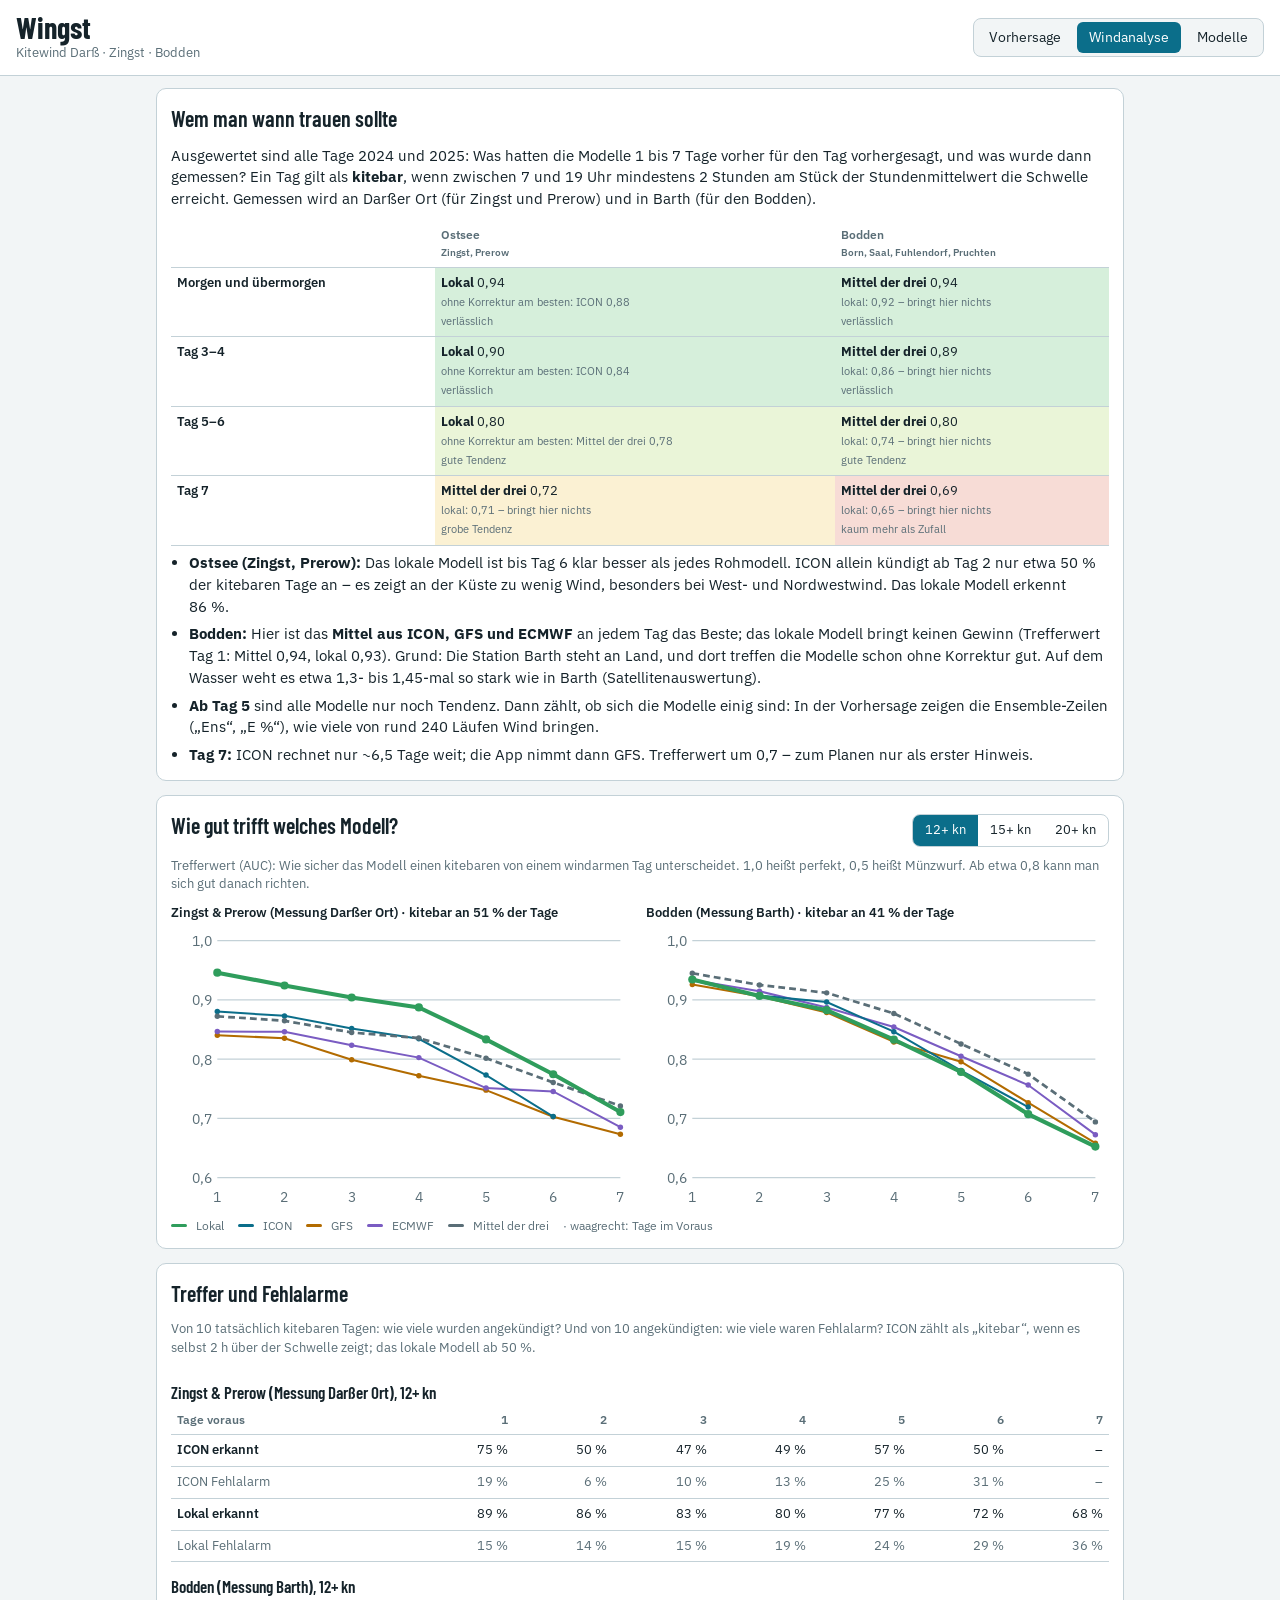
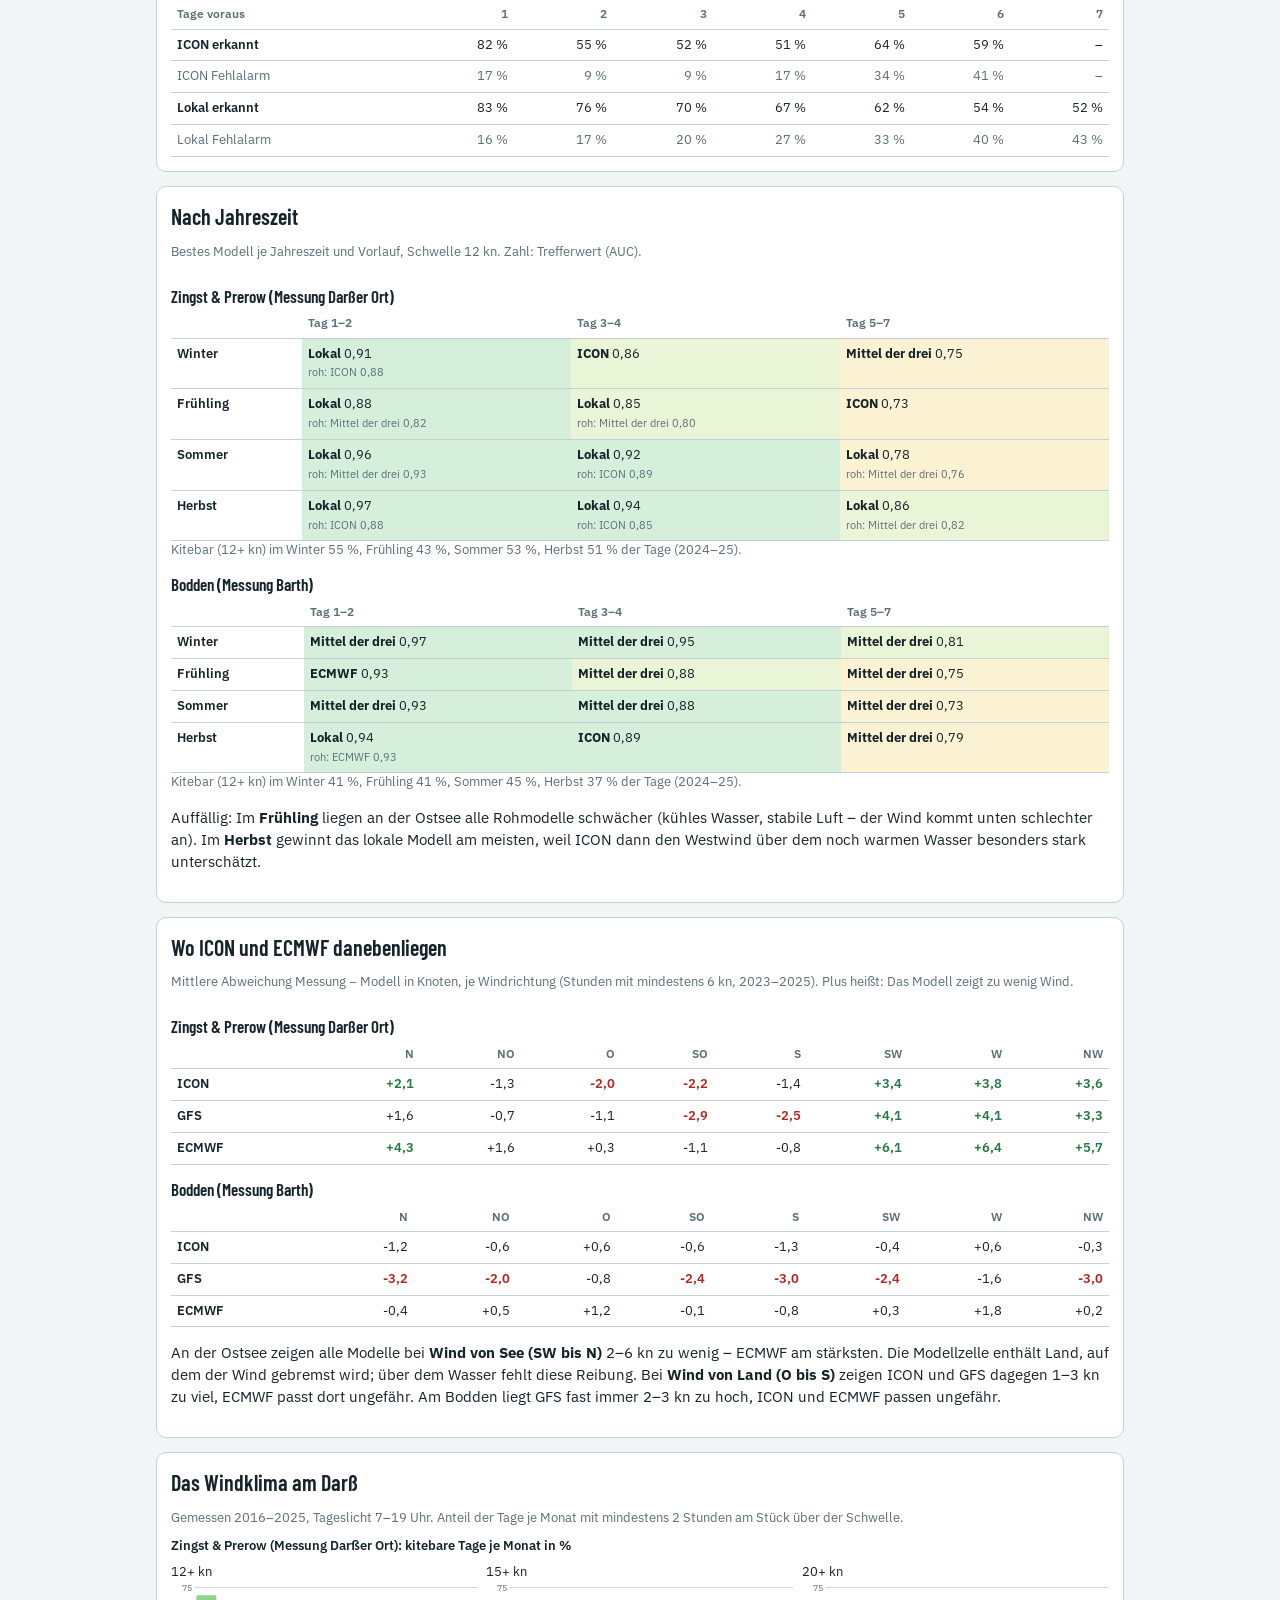
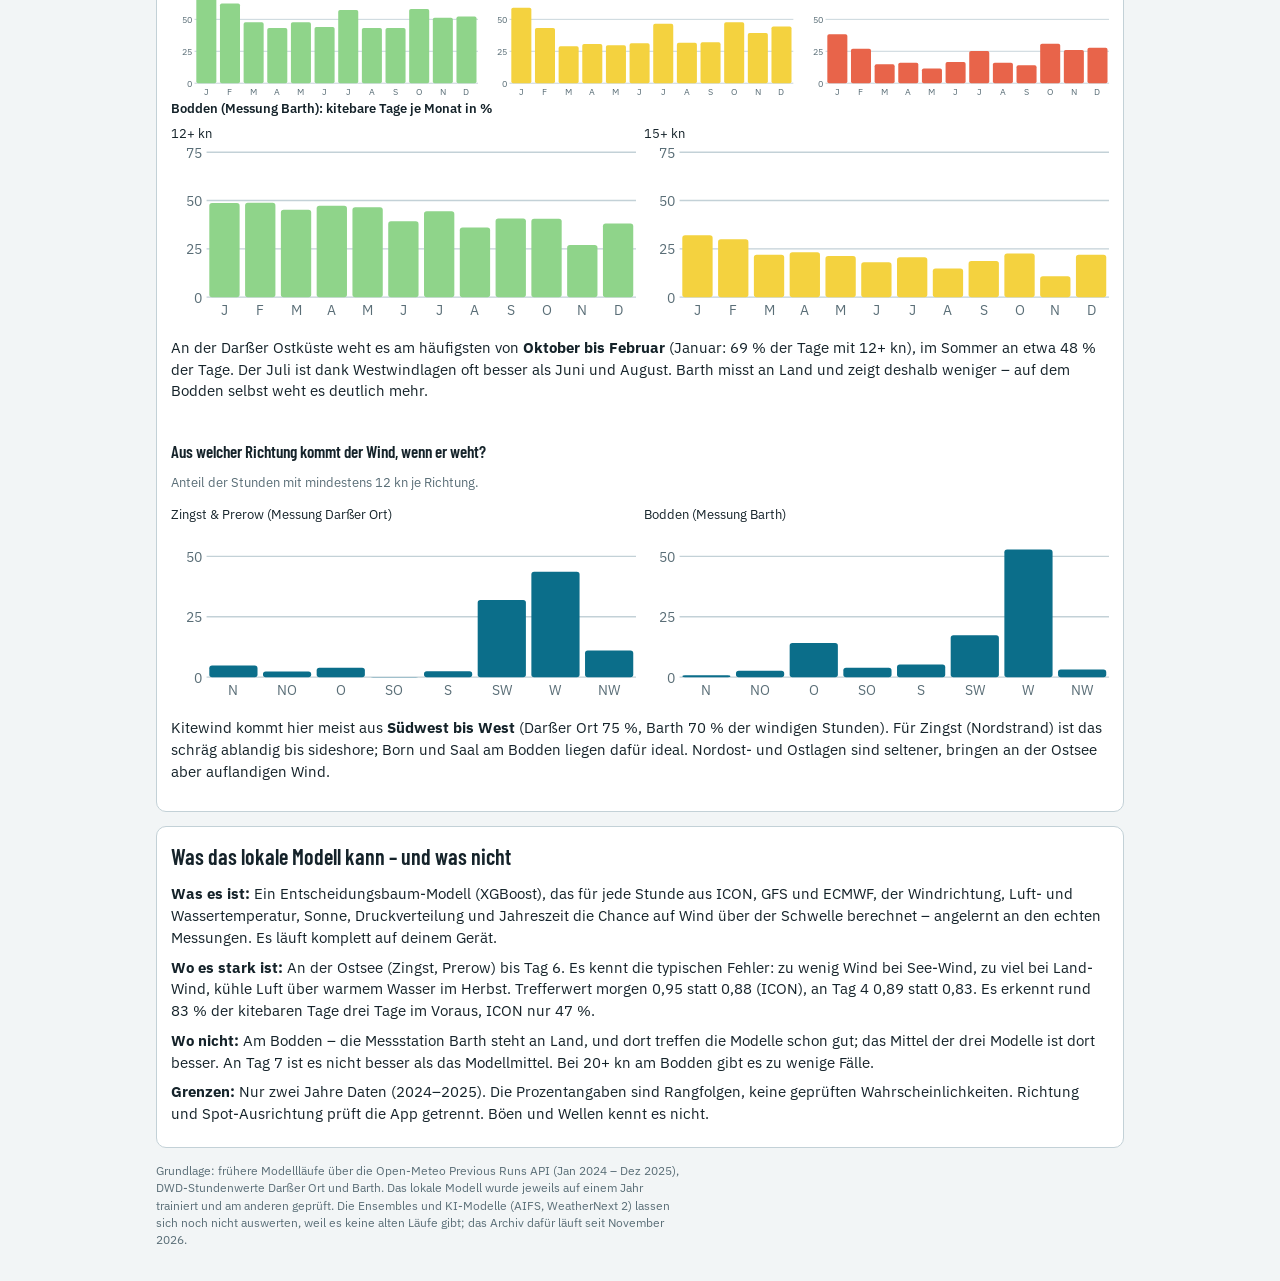
==== app/analyse.html @ 06b1176c "Seite Modelle: Einzelmodelle, Ensembles, KI-Modelle, eigene Korrekturen, Messungen Co-Authored-By: C" ====
<!DOCTYPE html>
<html lang="de">
<head>
<meta charset="utf-8">
<meta name="viewport" content="width=device-width, initial-scale=1, viewport-fit=cover">
<meta name="theme-color" content="#0b6e8a">
<title>Windanalyse – Wingst</title>
<link rel="manifest" href="manifest.webmanifest">
<link rel="icon" href="icons/icon-192.png">
<link rel="preconnect" href="https://fonts.googleapis.com">
<link rel="preconnect" href="https://fonts.gstatic.com" crossorigin>
<link href="https://fonts.googleapis.com/css2?family=Barlow+Condensed:wght@500;600;700&family=IBM+Plex+Sans:wght@400;500;600&display=swap" rel="stylesheet">
<link href="style.css" rel="stylesheet">
</head>
<body>
<header class="top">
  <div class="brand">
    <h1>Wingst</h1>
    <span class="sub">Kitewind Darß · Zingst · Bodden</span>
  </div>
  <nav class="nav" aria-label="Hauptmenü">
    <a href="./">Vorhersage</a>
    <a href="analyse.html" aria-current="page">Windanalyse</a>
    <a href="modelle.html">Modelle</a>
  </nav>
</header>

<main class="an">
  <section class="panel">
    <h2>Wem man wann trauen sollte</h2>
    <p class="lead">Ausgewertet sind alle Tage 2024 und 2025: Was hatten die Modelle 1 bis 7 Tage vorher für den Tag vorhergesagt, und was wurde dann gemessen? Ein Tag gilt als <b>kitebar</b>, wenn zwischen 7 und 19 Uhr mindestens 2 Stunden am Stück der Stundenmittelwert die Schwelle erreicht. Gemessen wird an Darßer Ort (für Zingst und Prerow) und in Barth (für den Bodden).</p>
    <div class="trust" id="trust"></div>
  </section>

  <section class="panel">
    <div class="panel-head">
      <h2>Wie gut trifft welches Modell?</h2>
      <div class="thr-toggle" role="group" aria-label="Schwelle" id="thrSel">
        <button type="button" class="seg on" data-thr="12" aria-pressed="true">12+ kn</button>
        <button type="button" class="seg" data-thr="15" aria-pressed="false">15+ kn</button>
        <button type="button" class="seg" data-thr="20" aria-pressed="false">20+ kn</button>
      </div>
    </div>
    <p class="hint">Trefferwert (AUC): Wie sicher das Modell einen kitebaren von einem windarmen Tag unterscheidet. 1,0 heißt perfekt, 0,5 heißt Münzwurf. Ab etwa 0,8 kann man sich gut danach richten.</p>
    <div id="charts"></div>
  </section>

  <section class="panel">
    <h2>Treffer und Fehlalarme</h2>
    <p class="hint">Von 10 tatsächlich kitebaren Tagen: wie viele wurden angekündigt? Und von 10 angekündigten: wie viele waren Fehlalarm? ICON zählt als „kitebar“, wenn es selbst 2 h über der Schwelle zeigt; das lokale Modell ab 50 %.</p>
    <div id="hits"></div>
  </section>

  <section class="panel">
    <h2>Nach Jahreszeit</h2>
    <p class="hint">Bestes Modell je Jahreszeit und Vorlauf, Schwelle 12 kn. Zahl: Trefferwert (AUC).</p>
    <div id="season"></div>
  </section>

  <section class="panel">
    <h2>Wo ICON und ECMWF danebenliegen</h2>
    <p class="hint">Mittlere Abweichung Messung − Modell in Knoten, je Windrichtung (Stunden mit mindestens 6 kn, 2023–2025). Plus heißt: Das Modell zeigt zu wenig Wind.</p>
    <div id="bias"></div>
  </section>

  <section class="panel">
    <h2>Das Windklima am Darß</h2>
    <p class="hint">Gemessen 2016–2025, Tageslicht 7–19 Uhr. Anteil der Tage je Monat mit mindestens 2 Stunden am Stück über der Schwelle.</p>
    <div id="climate"></div>
    <h3>Aus welcher Richtung kommt der Wind, wenn er weht?</h3>
    <p class="hint">Anteil der Stunden mit mindestens 12 kn je Richtung.</p>
    <div id="dirs"></div>
  </section>

  <section class="panel">
    <h2>Was das lokale Modell kann – und was nicht</h2>
    <div class="prose" id="local"></div>
  </section>

  <section class="notes">
    <p>Grundlage: frühere Modellläufe über die Open-Meteo Previous Runs API (Jan 2024 – Dez 2025), DWD-Stundenwerte Darßer Ort und Barth. Das lokale Modell wurde jeweils auf einem Jahr trainiert und am anderen geprüft. Die Ensembles und KI-Modelle (AIFS, WeatherNext 2) lassen sich noch nicht auswerten, weil es keine alten Läufe gibt; das Archiv dafür läuft seit November 2026.</p>
  </section>
</main>
<script src="analyse.js"></script>
</body>
</html>
---- app/style.css ----
:root {
  /* Layout: Kopfzeile, Karte oben, darunter Wochentabelle (Spots x Tage) als Planungsansicht, dann Detail und Messungen */
  --paper: #f2f5f6;
  --ink: #15232a;
  --muted: #5a6e77;
  --line: #c3d1d7;
  --card: #ffffff;
  --accent: #0b6e8a;
  --r0: #e3e9ec;
  --r1: #f1d9a6;
  --r2: #8fd0a7;
  --r4: #2f9d5c;
  --warn: #b26b00;
  --err: #b3261e;
  --font-display: "Barlow Condensed", "Arial Narrow", sans-serif;
  --font-body: "IBM Plex Sans", "Segoe UI", system-ui, sans-serif;
  color-scheme: light;
}
@media (prefers-color-scheme: dark) {
  :root {
    --paper: #0f191d; --ink: #e2ebee; --muted: #93a6ae; --line: #2f444c; --card: #16242a;
    --accent: #4fb6d3; --r0: #1f2d33; --r1: #6b5222; --r2: #2e6b47; --r4: #3fb170; --warn: #e3a33b; --err: #ff7a70;
    color-scheme: dark;
  }
}
* { box-sizing: border-box; }
html, body { margin: 0; }
body { background: var(--paper); color: var(--ink); font: 15px/1.45 var(--font-body);
  padding: env(safe-area-inset-top) env(safe-area-inset-right) env(safe-area-inset-bottom) env(safe-area-inset-left); }
h1, h2, h3 { font-family: var(--font-display); margin: 0; text-wrap: balance; }
h1 { font-size: 30px; font-weight: 700; line-height: 1; }
h2 { font-size: 22px; font-weight: 600; }
h3 { font-size: 17px; font-weight: 600; margin-top: 12px; }
button, select { font: inherit; color: inherit; }
:focus-visible { outline: 2px solid var(--accent); outline-offset: 2px; }

.top { display: flex; flex-wrap: wrap; justify-content: space-between; align-items: center; gap: 10px 16px;
  padding: 12px 16px; background: var(--card); border-bottom: 1px solid var(--line); position: sticky; top: 0; z-index: 5; }
.brand { display: grid; gap: 2px; }
.sub { font-size: 13px; color: var(--muted); }
.controls { display: flex; gap: 10px; align-items: center; flex-wrap: wrap; }
.top .sel { display: flex; gap: 6px; align-items: center; font-size: 13px; color: var(--muted); }
select { padding: 6px 8px; border-radius: 6px; border: 1px solid var(--line); background: var(--paper); }
.btn { padding: 7px 12px; border-radius: 6px; border: 1px solid var(--accent); background: var(--accent); color: #fff; cursor: pointer; }
.btn:disabled { opacity: .6; cursor: progress; }

main { max-width: 1000px; margin: 0 auto; padding: 12px 16px 32px; display: grid; gap: 14px; }
.status { margin: 0; font-size: 13px; color: var(--muted); }
.status.warn { color: var(--warn); } .status.err { color: var(--err); font-weight: 600; }

.mapbox { position: relative; border-radius: 10px; overflow: hidden; border: 1px solid var(--line); }
#map { height: min(58vh, 520px); min-height: 320px; background: var(--r0); }
.maperr { padding: 20px; color: var(--muted); }
.layer-toggle { position: absolute; left: 10px; top: 10px; display: flex; background: var(--card); border-radius: 8px;
  border: 1px solid var(--line); overflow: hidden; z-index: 2; }
.seg { border: 0; background: transparent; padding: 6px 12px; cursor: pointer; font-size: 13px; }
.seg.on { background: var(--accent); color: #fff; }

.spot-mk { display: flex; align-items: center; gap: 4px; border: 0; background: transparent; padding: 0; cursor: pointer; }
.spot-mk .dot { width: 16px; height: 16px; border-radius: 50%; border: 3px solid #fff; box-shadow: 0 0 0 1px rgba(0,0,0,.35); background: var(--r0); flex: none; }
.spot-mk.mk-r1 .dot { background: #e0a93b; } .spot-mk.mk-r2 .dot { background: #57b97d; } .spot-mk.mk-r4 .dot { background: #1f8a4c; }
.spot-mk .lab { display: grid; background: rgba(255,255,255,.92); color: #15232a; border-radius: 5px; padding: 1px 6px; font-size: 12px; line-height: 1.2; box-shadow: 0 1px 3px rgba(0,0,0,.25); }
.spot-mk.cur .lab { outline: 2px solid var(--accent); }
.stn-mk { display: flex; align-items: center; gap: 4px; text-decoration: none; }
.stn-mk .lab { display: grid; background: rgba(21,35,42,.85); color: #fff; border-radius: 5px; padding: 1px 6px; font-size: 12px; line-height: 1.2; }
.stn-mk small { font-size: 10px; opacity: .85; }
.stn-mk .sq { width: 12px; height: 12px; background: #15232a; border: 2px solid #fff; }
.arrow { width: 20px; height: 20px; flex: none; display: inline-block; vertical-align: middle; }
.arrow path { fill: currentColor; }
.arrow.big { width: 30px; height: 30px; color: #0b6e8a; filter: drop-shadow(0 0 2px #fff); }

.panel { background: var(--card); border: 1px solid var(--line); border-radius: 10px; padding: 14px; display: grid; gap: 10px; }
.panel-head { display: flex; flex-wrap: wrap; justify-content: space-between; align-items: baseline; gap: 6px 12px; }
.meta, .hint { font-size: 13px; color: var(--muted); margin: 0; }
.thr-toggle { display: flex; border: 1px solid var(--line); border-radius: 8px; overflow: hidden; }

.weekwrap { overflow-x: auto; }
.week { border-collapse: separate; border-spacing: 3px; width: 100%; table-layout: fixed; font-variant-numeric: tabular-nums; }
.week .spotcol { width: 76px; }
.week th small { font-weight: 400; }
.week th { font-size: 12px; font-weight: 500; color: var(--muted); text-align: center; white-space: nowrap; padding: 2px 4px; }
.week th.we { color: var(--ink); font-weight: 700; }
.week th[scope="row"] { text-align: left; }
.week tr.cur th[scope="row"] .linkbtn { color: var(--accent); font-weight: 700; }
.linkbtn { border: 0; background: none; padding: 0; cursor: pointer; font-size: 14px; text-align: left; white-space: nowrap; overflow: hidden; text-overflow: ellipsis; max-width: 100%; }
.cell { text-align: center; border-radius: 6px; padding: 9px 0; cursor: pointer; font-weight: 600; font-size: 15px; }
.cell .loc { display: block; font-size: 10px; font-weight: 500; }
.cell.we { box-shadow: inset 0 0 0 2px var(--ink); }
.r0 { background: var(--r0); color: var(--muted); } .r1 { background: var(--r1); } .r2 { background: var(--r2); } .r4 { background: var(--r4); color: #fff; }

.obsline { margin: 0; display: flex; align-items: center; gap: 6px; font-size: 14px; flex-wrap: wrap; }
.days { display: grid; gap: 10px; }
.day { display: grid; gap: 4px; padding-bottom: 10px; border-bottom: 1px solid var(--line); }
.day.we .day-h b { color: var(--accent); }
.day-h { display: flex; justify-content: space-between; flex-wrap: wrap; gap: 4px 12px; align-items: baseline; }
.cmp { font-size: 12px; color: var(--muted); }
.strip { display: flex; gap: 1px; height: 22px; }
.strip span { flex: 1; border-radius: 2px; }
.s0 { background: var(--r0); }
.s9 { background: color-mix(in srgb, var(--accent) 28%, transparent); }
.s12 { background: color-mix(in srgb, var(--accent) 55%, transparent); }
.s15 { background: var(--accent); }
.s20 { background: #6a2f8f; }
.off { opacity: .35; background-image: repeating-linear-gradient(45deg, transparent 0 2px, var(--card) 2px 4px); }
.strip-ax { display: flex; justify-content: space-between; font-size: 11px; color: var(--muted); }
.runs { display: flex; flex-wrap: wrap; gap: 6px; }
.run { font-size: 13px; padding: 3px 8px; border-radius: 99px; }
.run small { opacity: .8; }
.legend { display: flex; flex-wrap: wrap; gap: 6px 14px; font-size: 12px; color: var(--muted); }
.legend span { display: inline-flex; align-items: center; gap: 5px; }
.sw { display: inline-block; width: 16px; height: 10px; border-radius: 2px; }

.stnlist { list-style: none; margin: 0; padding: 0; display: grid; gap: 6px; }
.stnlist li { display: grid; grid-template-columns: 24px 1fr auto; gap: 8px; align-items: center; font-size: 14px; }
.stnlist small { color: var(--muted); }
.sill-img { display: grid; grid-template-columns: repeat(auto-fit, minmax(260px, 1fr)); gap: 8px; }
.sill-img img { width: 100%; height: auto; border-radius: 6px; background: #fff; }

.notes { font-size: 12px; color: var(--muted); display: grid; gap: 4px; }
.notes p { margin: 0; max-width: 75ch; }
code { font-size: 12px; }
@media (prefers-reduced-motion: reduce) { * { transition: none !important; animation: none !important; } }

/* Wochenzelle: lokal groß, Wahrscheinlichkeit und Rohmodell klein */
.cell { line-height: 1.1; }
.cell .pd { display: block; font-size: 10px; font-weight: 500; opacity: .85; }
.cell .sub { display: block; font-size: 9px; font-weight: 400; opacity: .75; }
.cell.rare { cursor: default; }
/* Detail-Raster: 3 Modelle + lokal */
.grid { display: grid; gap: 3px; }
.grow { display: grid; grid-template-columns: 48px 1fr 42px; gap: 6px; align-items: center; }
.glab { font-size: 11px; color: var(--muted); text-align: right; }
.grow.loc .glab { color: var(--ink); font-weight: 700; }
.grow.loc .strip { outline: 2px solid var(--ink); outline-offset: 1px; border-radius: 3px; }
.grun { font-size: 12px; text-align: right; font-variant-numeric: tabular-nums; white-space: nowrap; }
.grow .strip { height: 16px; }
.ghead .hrs { display: flex; gap: 1px; font-size: 9px; color: var(--muted); }
.ghead .hrs span { flex: 1; }
.p1 { background: #d9ecd9; } .p2 { background: #9fd3a8; } .p3 { background: #4fb36f; } .p4 { background: #1f7a43; }
@media (prefers-color-scheme: dark) { .p1 { background: #24402c; } .p2 { background: #2f6b40; } .p3 { background: #3f9a5d; } .p4 { background: #5fcf86; } }

/* Windfinder-artige Stundentabelle */
.fday { display: grid; gap: 6px; padding-bottom: 12px; border-bottom: 1px solid var(--line); }
.fday.we .day-h > b { color: var(--accent); }
.ftable-wrap { overflow-x: auto; -webkit-overflow-scrolling: touch; }
.ftable { border-collapse: separate; border-spacing: 2px 2px; font-variant-numeric: tabular-nums; font-size: 13px; }
.ftable th { position: sticky; left: 0; background: var(--card); z-index: 1; text-align: right; font-weight: 500;
  font-size: 11px; color: var(--muted); padding: 0 6px 0 0; white-space: nowrap; }
.ftable td { min-width: 30px; height: 26px; text-align: center; border-radius: 4px; padding: 0 2px; }
.ftable .hrow td { color: var(--muted); font-size: 11px; height: 18px; }
.ftable .drow td { height: 24px; }
.ftable .drow .arrow { width: 18px; height: 18px; color: var(--ink); }
.ftable .mrow td { font-weight: 600; color: #15232a; }
.ftable .grow2 td { color: var(--muted); font-size: 12px; height: 20px; }
.ftable .lrow th { color: var(--ink); font-weight: 700; }
.ftable .lrow td { font-weight: 700; color: #102018; outline: 1px solid rgba(0,0,0,.08); }
.ftable .lrow .p4 { color: #fff; }
.ftable .wrow td, .ftable .trow td { height: 20px; font-size: 12px; color: var(--muted); }
.ftable td.off { opacity: .35; }
.kx { background: transparent; color: var(--muted) !important; }
.k0 { background: #eef3f7; } .k1 { background: #cfe6f5; } .k2 { background: #9fd9e4; } .k3 { background: #8fd48a; }
.k4 { background: #c9df52; } .k5 { background: #f4d23f; } .k6 { background: #f3a141; } .k7 { background: #e8644a; color: #fff !important; }
.k8 { background: #b5306f; color: #fff !important; }
.p0 { background: #eef3ef; color: #7a8a80 !important; }

/* Sonnenauf-/-untergang als Rahmen der Tageslichtstunden */
.ftable td.sun { min-width: 38px; vertical-align: middle; background: transparent; border-radius: 6px;
  font-size: 10px; color: var(--muted); padding: 0 2px; }
.ftable td.sun span { display: block; }
.ftable td.sun .sico { display: block; width: 16px; height: 13px; margin: 0 auto 2px; }
.ftable td.sun:first-of-type { box-shadow: inset -1px 0 0 var(--line); }
.ftable td.sun:last-of-type { box-shadow: inset 1px 0 0 var(--line); }

.ftable .nrow th { color: var(--ink); font-weight: 600; }
.ftable .nrow td { outline: 1px dashed rgba(0,0,0,.25); }

.ensline { margin: 0; font-size: 12px; color: var(--muted); }
.ensline b { color: var(--ink); }
.ftable .erow td { outline-style: dashed; }

/* Menü */
.nav { display: flex; gap: 4px; background: var(--paper); border: 1px solid var(--line); border-radius: 8px; padding: 3px; }
.nav a { padding: 5px 12px; border-radius: 6px; color: var(--ink); text-decoration: none; font-size: 14px; }
.nav a[aria-current="page"] { background: var(--accent); color: #fff; }
/* Windanalyse */
.an .panel { display: grid; gap: 10px; }
.an .lead { margin: 0; }
.an .hint { margin: 0; }
.atab { border-collapse: collapse; width: 100%; font-size: 13px; font-variant-numeric: tabular-nums; }
.atab th, .atab td { padding: 6px 6px; border-bottom: 1px solid var(--line); text-align: left; vertical-align: top; }
.atab thead th { font-size: 12px; color: var(--muted); font-weight: 600; }
.atab tbody th { font-weight: 600; white-space: nowrap; }
.atab.num td { text-align: right; }
.atab tr.fa td, .atab tr.fa th { color: var(--muted); font-weight: 400; }
.atab small { color: var(--muted); }
.atab .auc { font-variant-numeric: tabular-nums; }
.q3 { background: #d6efdb; } .q2 { background: #eaf5d8; } .q1 { background: #fbf1d3; } .q0 { background: #f7dcd6; }
@media (prefers-color-scheme: dark) { .q3 { background: #1f4a2c; } .q2 { background: #2d4420; } .q1 { background: #4a3d1a; } .q0 { background: #4a2320; } }
.bp { color: #1f7a43; font-weight: 600; } .bn { color: #b3261e; font-weight: 600; }
.tips { margin: 6px 0 0; padding-left: 18px; display: grid; gap: 6px; }
.charts { display: grid; grid-template-columns: repeat(auto-fit, minmax(280px, 1fr)); gap: 12px; }
.charts figure, .an figure { margin: 0; }
figcaption { font-size: 13px; font-weight: 600; margin-bottom: 4px; }
svg.chart { width: 100%; height: auto; display: block; }
svg.chart .grid { stroke: var(--line); stroke-width: 1; }
svg.chart .ax { fill: var(--muted); font-size: 10px; font-family: var(--font-body); }
.legend .ln { display: inline-block; width: 16px; height: 3px; border-radius: 2px; vertical-align: middle; margin-right: 4px; }
.clim { display: grid; grid-template-columns: repeat(auto-fit, minmax(240px, 1fr)); gap: 8px; }
.prose p { margin: 0 0 8px; }

main.an { grid-template-columns: minmax(0, 1fr); }
.tscroll { overflow-x: auto; -webkit-overflow-scrolling: touch; }
.tscroll .atab { min-width: 100%; }
.an .panel > * { min-width: 0; }
.atab.num thead th { text-align: right; }
.atab.num thead th:first-child { text-align: left; }
.chartlegend { margin-top: 4px; }

/* Modelle-Seite */
.mcards { display: grid; grid-template-columns: repeat(auto-fit, minmax(260px, 1fr)); gap: 10px; }
.mcard { border: 1px solid var(--line); border-radius: 8px; padding: 10px 12px; background: var(--paper); }
.mcard h3 { margin: 0 0 6px; }
.mcard h3 small { font-family: var(--font-body); font-size: 12px; font-weight: 400; color: var(--muted); margin-left: 4px; }
.mcard dl { margin: 0; display: grid; grid-template-columns: auto 1fr; gap: 4px 10px; font-size: 14px; }
.mcard dt { color: var(--muted); font-size: 12px; padding-top: 2px; }
.mcard dd { margin: 0; }
.nav a { white-space: nowrap; }
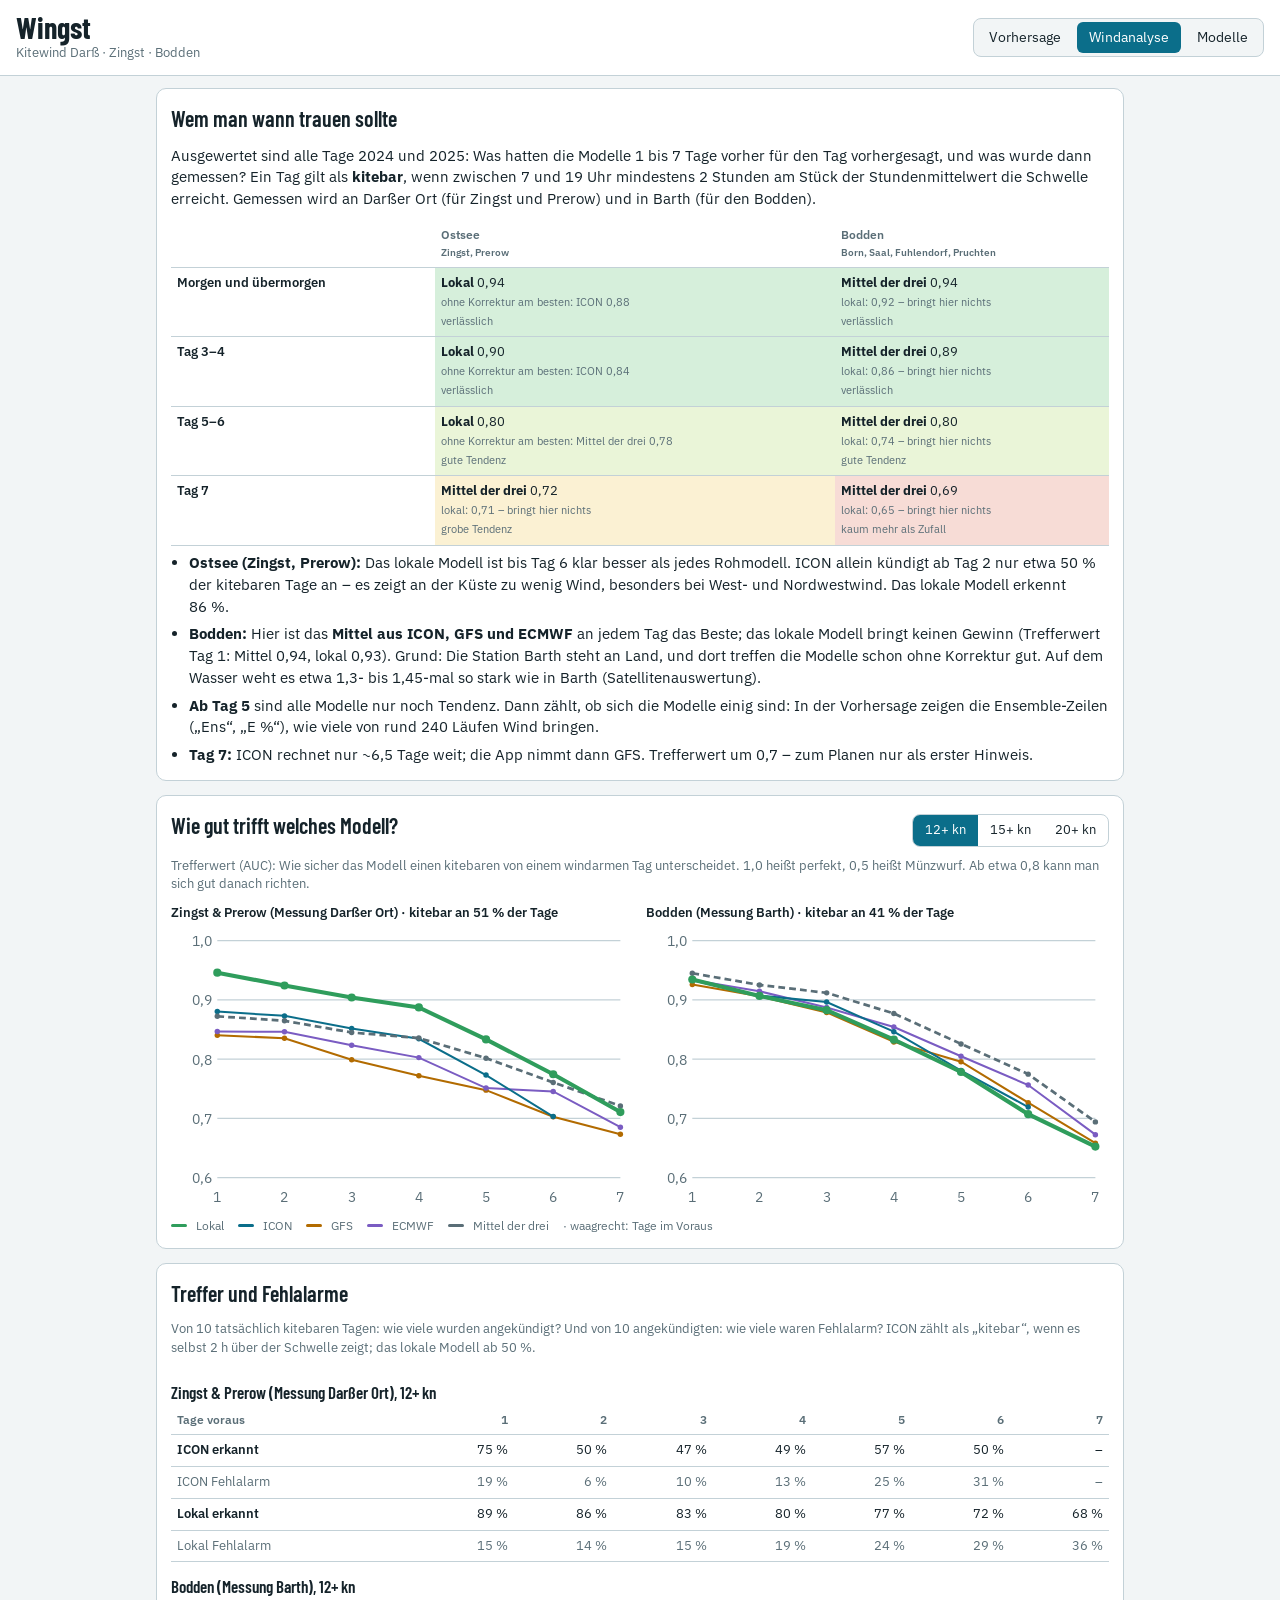
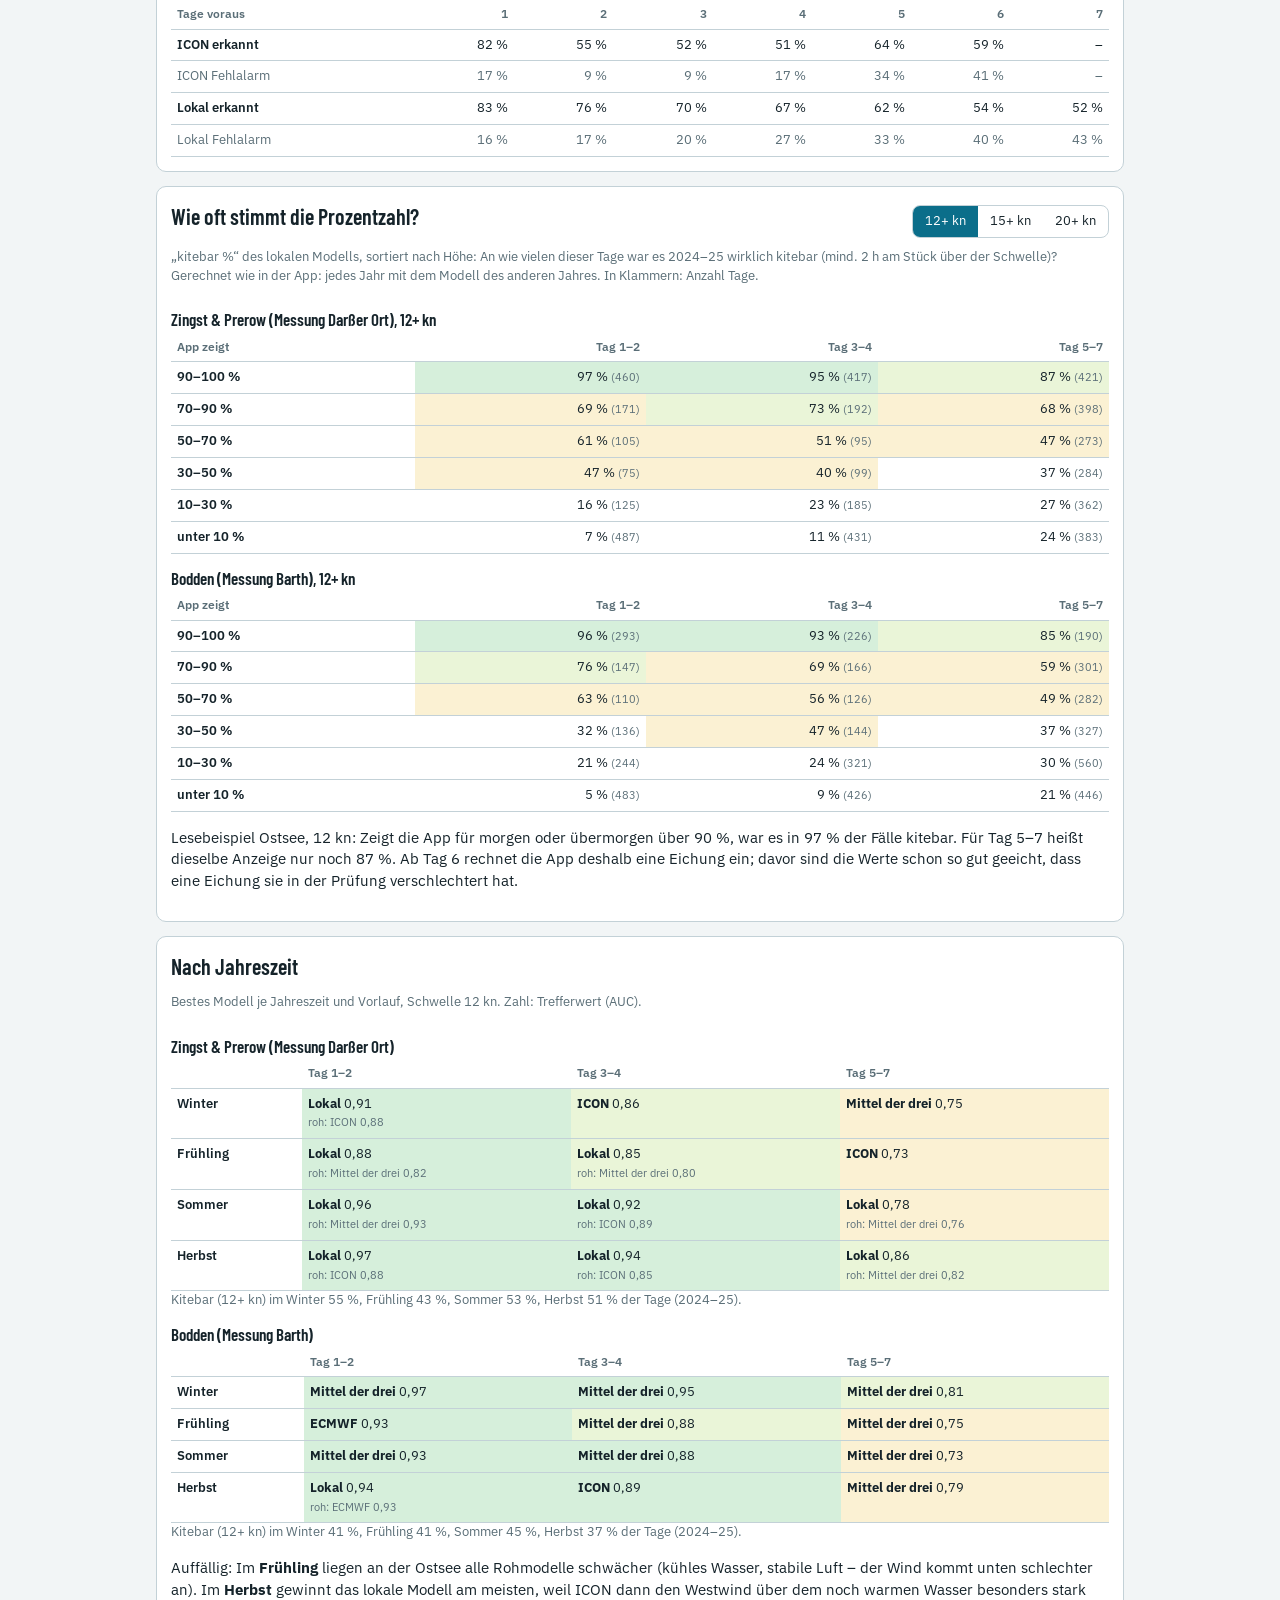
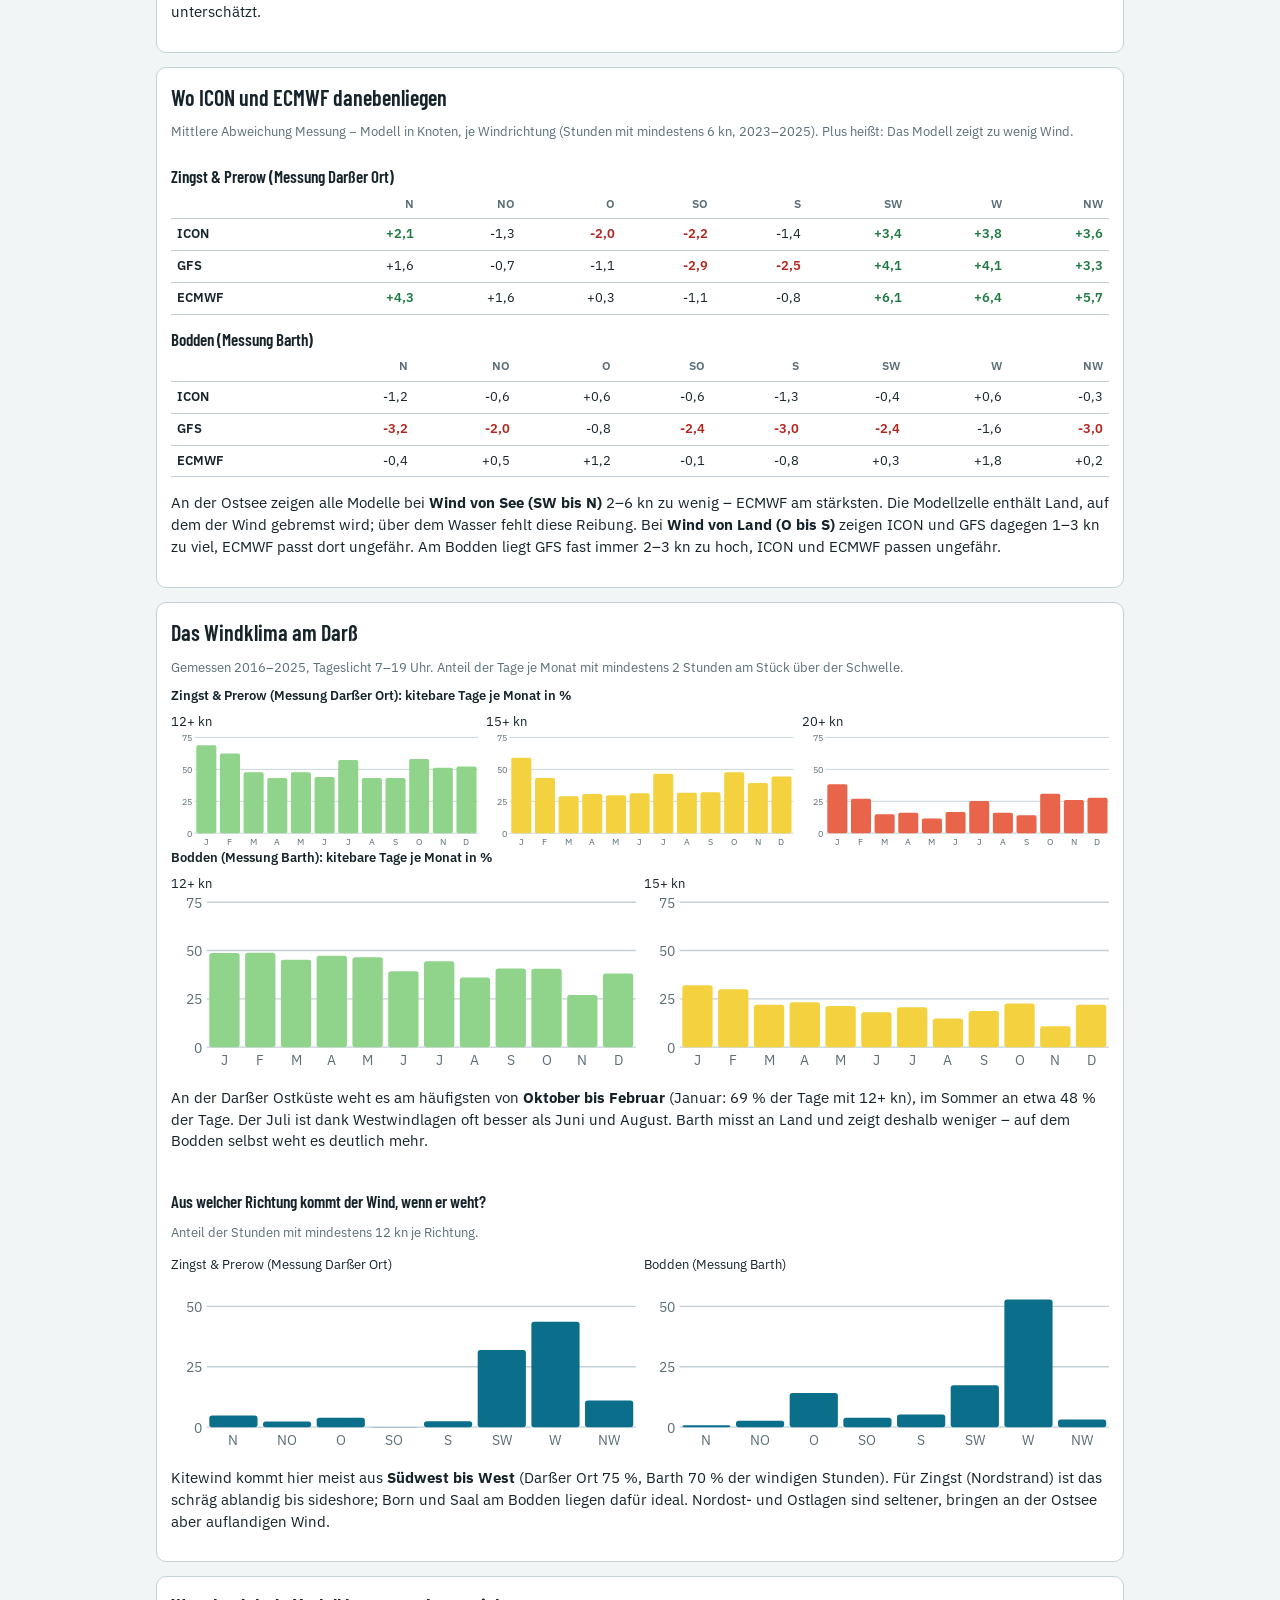
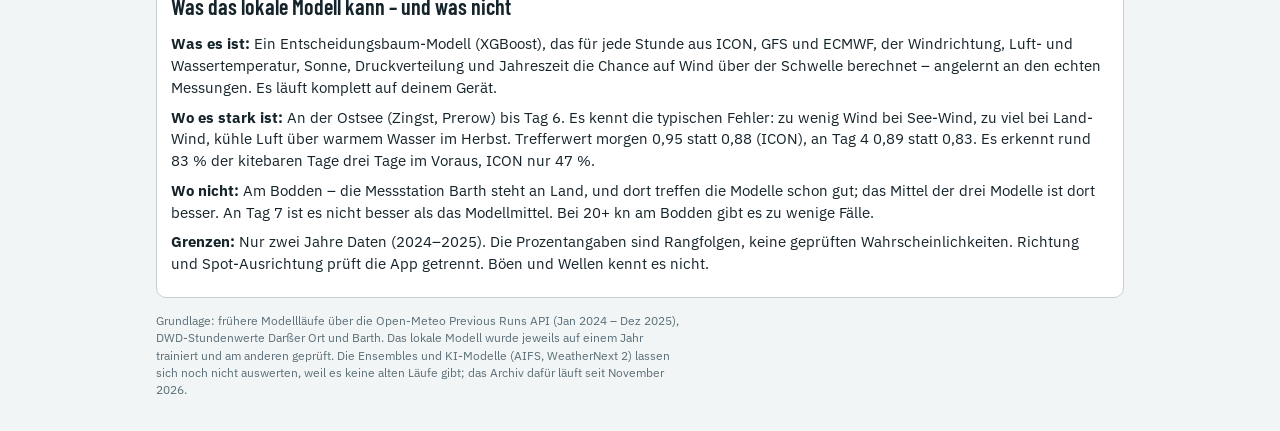
==== commit 693f2baf: "Kitebar-%: Eichung ab Tag 6, Trefferquote je Prozentbereich auf der Windanalyse-Seite Co-Authored-By" ====
--- a/app/analyse.html
+++ b/app/analyse.html
@@ -52,6 +52,19 @@
   </section>
 
   <section class="panel">
+    <div class="panel-head">
+      <h2>Wie oft stimmt die Prozentzahl?</h2>
+      <div class="thr-toggle" role="group" aria-label="Schwelle" id="relThr">
+        <button type="button" class="seg on" data-thr="12" aria-pressed="true">12+ kn</button>
+        <button type="button" class="seg" data-thr="15" aria-pressed="false">15+ kn</button>
+        <button type="button" class="seg" data-thr="20" aria-pressed="false">20+ kn</button>
+      </div>
+    </div>
+    <p class="hint">„kitebar %“ des lokalen Modells, sortiert nach Höhe: An wie vielen dieser Tage war es 2024–25 wirklich kitebar (mind. 2 h am Stück über der Schwelle)? Gerechnet wie in der App: jedes Jahr mit dem Modell des anderen Jahres. In Klammern: Anzahl Tage.</p>
+    <div id="rel"></div>
+  </section>
+
+  <section class="panel">
     <h2>Nach Jahreszeit</h2>
     <p class="hint">Bestes Modell je Jahreszeit und Vorlauf, Schwelle 12 kn. Zahl: Trefferwert (AUC).</p>
     <div id="season"></div>
--- a/app/style.css
+++ b/app/style.css
@@ -225,3 +225,10 @@
 .mcard dt { color: var(--muted); font-size: 12px; padding-top: 2px; }
 .mcard dd { margin: 0; }
 .nav a { white-space: nowrap; }
+
+.longsum { margin: 0; font-size: 14px; }
+.week.long tr.stn th, .week.long tr.stn td { border-bottom: 2px solid var(--line); }
+.week.long th small { font-weight: 400; color: var(--muted); font-size: 10px; }
+
+.wflinks { margin: 0; font-size: 14px; line-height: 1.7; }
+.wflinks small { color: var(--muted); }
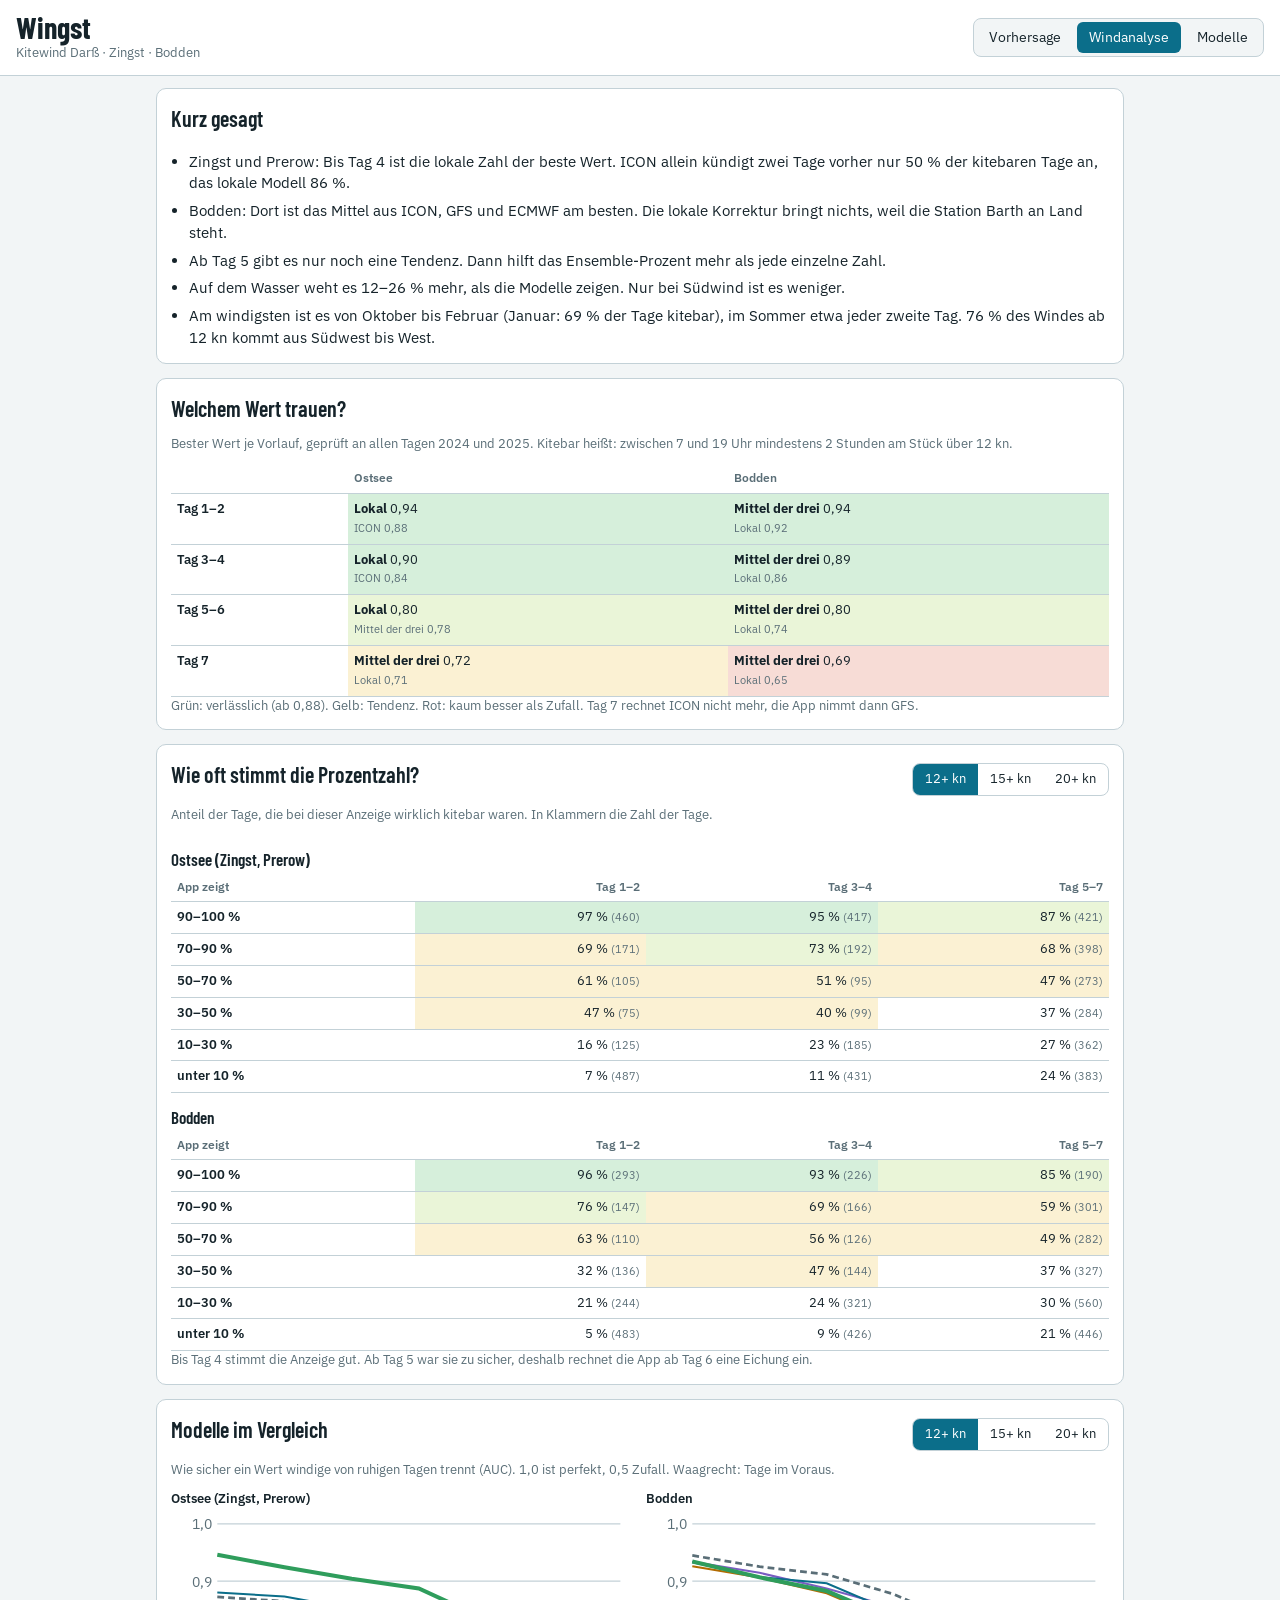
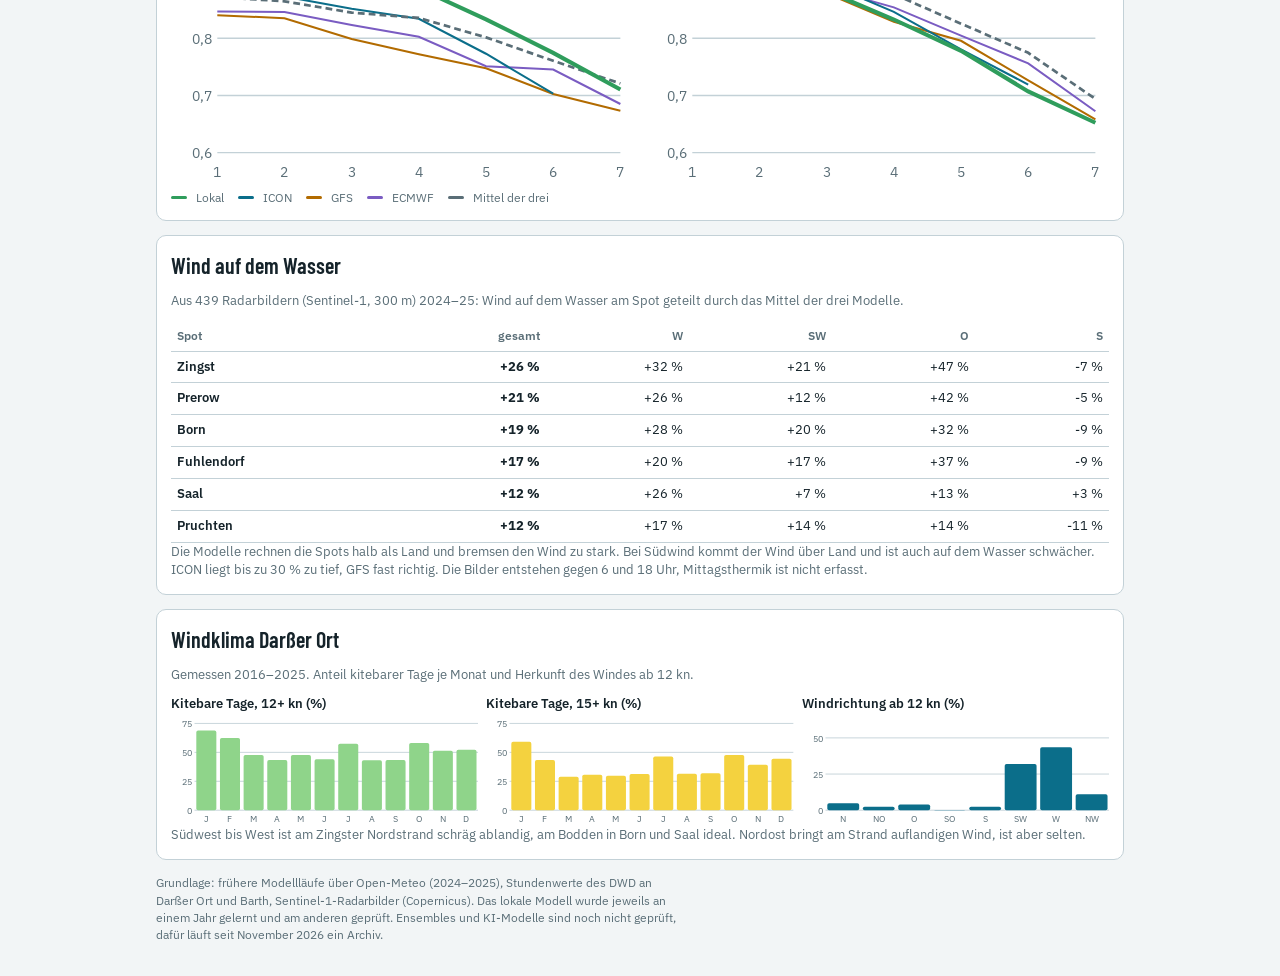
==== commit e61d0f43: "Windanalyse und Modelle auf das Wesentliche gekürzt; Spot-Faktoren aus Radarbildern; Jetzt-korr. nur" ====
--- a/app/analyse.html
+++ b/app/analyse.html
@@ -26,29 +26,15 @@
 </header>
 
 <main class="an">
-  <section class="panel">
-    <h2>Wem man wann trauen sollte</h2>
-    <p class="lead">Ausgewertet sind alle Tage 2024 und 2025: Was hatten die Modelle 1 bis 7 Tage vorher für den Tag vorhergesagt, und was wurde dann gemessen? Ein Tag gilt als <b>kitebar</b>, wenn zwischen 7 und 19 Uhr mindestens 2 Stunden am Stück der Stundenmittelwert die Schwelle erreicht. Gemessen wird an Darßer Ort (für Zingst und Prerow) und in Barth (für den Bodden).</p>
-    <div class="trust" id="trust"></div>
+  <section class="panel prose">
+    <h2>Kurz gesagt</h2>
+    <ul class="tips" id="summary"></ul>
   </section>
 
   <section class="panel">
-    <div class="panel-head">
-      <h2>Wie gut trifft welches Modell?</h2>
-      <div class="thr-toggle" role="group" aria-label="Schwelle" id="thrSel">
-        <button type="button" class="seg on" data-thr="12" aria-pressed="true">12+ kn</button>
-        <button type="button" class="seg" data-thr="15" aria-pressed="false">15+ kn</button>
-        <button type="button" class="seg" data-thr="20" aria-pressed="false">20+ kn</button>
-      </div>
-    </div>
-    <p class="hint">Trefferwert (AUC): Wie sicher das Modell einen kitebaren von einem windarmen Tag unterscheidet. 1,0 heißt perfekt, 0,5 heißt Münzwurf. Ab etwa 0,8 kann man sich gut danach richten.</p>
-    <div id="charts"></div>
-  </section>
-
-  <section class="panel">
-    <h2>Treffer und Fehlalarme</h2>
-    <p class="hint">Von 10 tatsächlich kitebaren Tagen: wie viele wurden angekündigt? Und von 10 angekündigten: wie viele waren Fehlalarm? ICON zählt als „kitebar“, wenn es selbst 2 h über der Schwelle zeigt; das lokale Modell ab 50 %.</p>
-    <div id="hits"></div>
+    <h2>Welchem Wert trauen?</h2>
+    <p class="hint">Bester Wert je Vorlauf, geprüft an allen Tagen 2024 und 2025. Kitebar heißt: zwischen 7 und 19 Uhr mindestens 2 Stunden am Stück über 12 kn.</p>
+    <div id="trust"></div>
   </section>
 
   <section class="panel">
@@ -60,38 +46,37 @@
         <button type="button" class="seg" data-thr="20" aria-pressed="false">20+ kn</button>
       </div>
     </div>
-    <p class="hint">„kitebar %“ des lokalen Modells, sortiert nach Höhe: An wie vielen dieser Tage war es 2024–25 wirklich kitebar (mind. 2 h am Stück über der Schwelle)? Gerechnet wie in der App: jedes Jahr mit dem Modell des anderen Jahres. In Klammern: Anzahl Tage.</p>
+    <p class="hint">Anteil der Tage, die bei dieser Anzeige wirklich kitebar waren. In Klammern die Zahl der Tage.</p>
     <div id="rel"></div>
   </section>
 
   <section class="panel">
-    <h2>Nach Jahreszeit</h2>
-    <p class="hint">Bestes Modell je Jahreszeit und Vorlauf, Schwelle 12 kn. Zahl: Trefferwert (AUC).</p>
-    <div id="season"></div>
+    <div class="panel-head">
+      <h2>Modelle im Vergleich</h2>
+      <div class="thr-toggle" role="group" aria-label="Schwelle" id="thrSel">
+        <button type="button" class="seg on" data-thr="12" aria-pressed="true">12+ kn</button>
+        <button type="button" class="seg" data-thr="15" aria-pressed="false">15+ kn</button>
+        <button type="button" class="seg" data-thr="20" aria-pressed="false">20+ kn</button>
+      </div>
+    </div>
+    <p class="hint">Wie sicher ein Wert windige von ruhigen Tagen trennt (AUC). 1,0 ist perfekt, 0,5 Zufall. Waagrecht: Tage im Voraus.</p>
+    <div id="charts"></div>
   </section>
 
   <section class="panel">
-    <h2>Wo ICON und ECMWF danebenliegen</h2>
-    <p class="hint">Mittlere Abweichung Messung − Modell in Knoten, je Windrichtung (Stunden mit mindestens 6 kn, 2023–2025). Plus heißt: Das Modell zeigt zu wenig Wind.</p>
-    <div id="bias"></div>
+    <h2>Wind auf dem Wasser</h2>
+    <p class="hint">Aus 439 Radarbildern (Sentinel-1, 300 m) 2024–25: Wind auf dem Wasser am Spot geteilt durch das Mittel der drei Modelle.</p>
+    <div id="spots"></div>
   </section>
 
   <section class="panel">
-    <h2>Das Windklima am Darß</h2>
-    <p class="hint">Gemessen 2016–2025, Tageslicht 7–19 Uhr. Anteil der Tage je Monat mit mindestens 2 Stunden am Stück über der Schwelle.</p>
+    <h2>Windklima Darßer Ort</h2>
+    <p class="hint">Gemessen 2016–2025. Anteil kitebarer Tage je Monat und Herkunft des Windes ab 12 kn.</p>
     <div id="climate"></div>
-    <h3>Aus welcher Richtung kommt der Wind, wenn er weht?</h3>
-    <p class="hint">Anteil der Stunden mit mindestens 12 kn je Richtung.</p>
-    <div id="dirs"></div>
-  </section>
-
-  <section class="panel">
-    <h2>Was das lokale Modell kann – und was nicht</h2>
-    <div class="prose" id="local"></div>
   </section>
 
   <section class="notes">
-    <p>Grundlage: frühere Modellläufe über die Open-Meteo Previous Runs API (Jan 2024 – Dez 2025), DWD-Stundenwerte Darßer Ort und Barth. Das lokale Modell wurde jeweils auf einem Jahr trainiert und am anderen geprüft. Die Ensembles und KI-Modelle (AIFS, WeatherNext 2) lassen sich noch nicht auswerten, weil es keine alten Läufe gibt; das Archiv dafür läuft seit November 2026.</p>
+    <p>Grundlage: frühere Modellläufe über Open-Meteo (2024–2025), Stundenwerte des DWD an Darßer Ort und Barth, Sentinel-1-Radarbilder (Copernicus). Das lokale Modell wurde jeweils an einem Jahr gelernt und am anderen geprüft. Ensembles und KI-Modelle sind noch nicht geprüft, dafür läuft seit November 2026 ein Archiv.</p>
   </section>
 </main>
 <script src="analyse.js"></script>
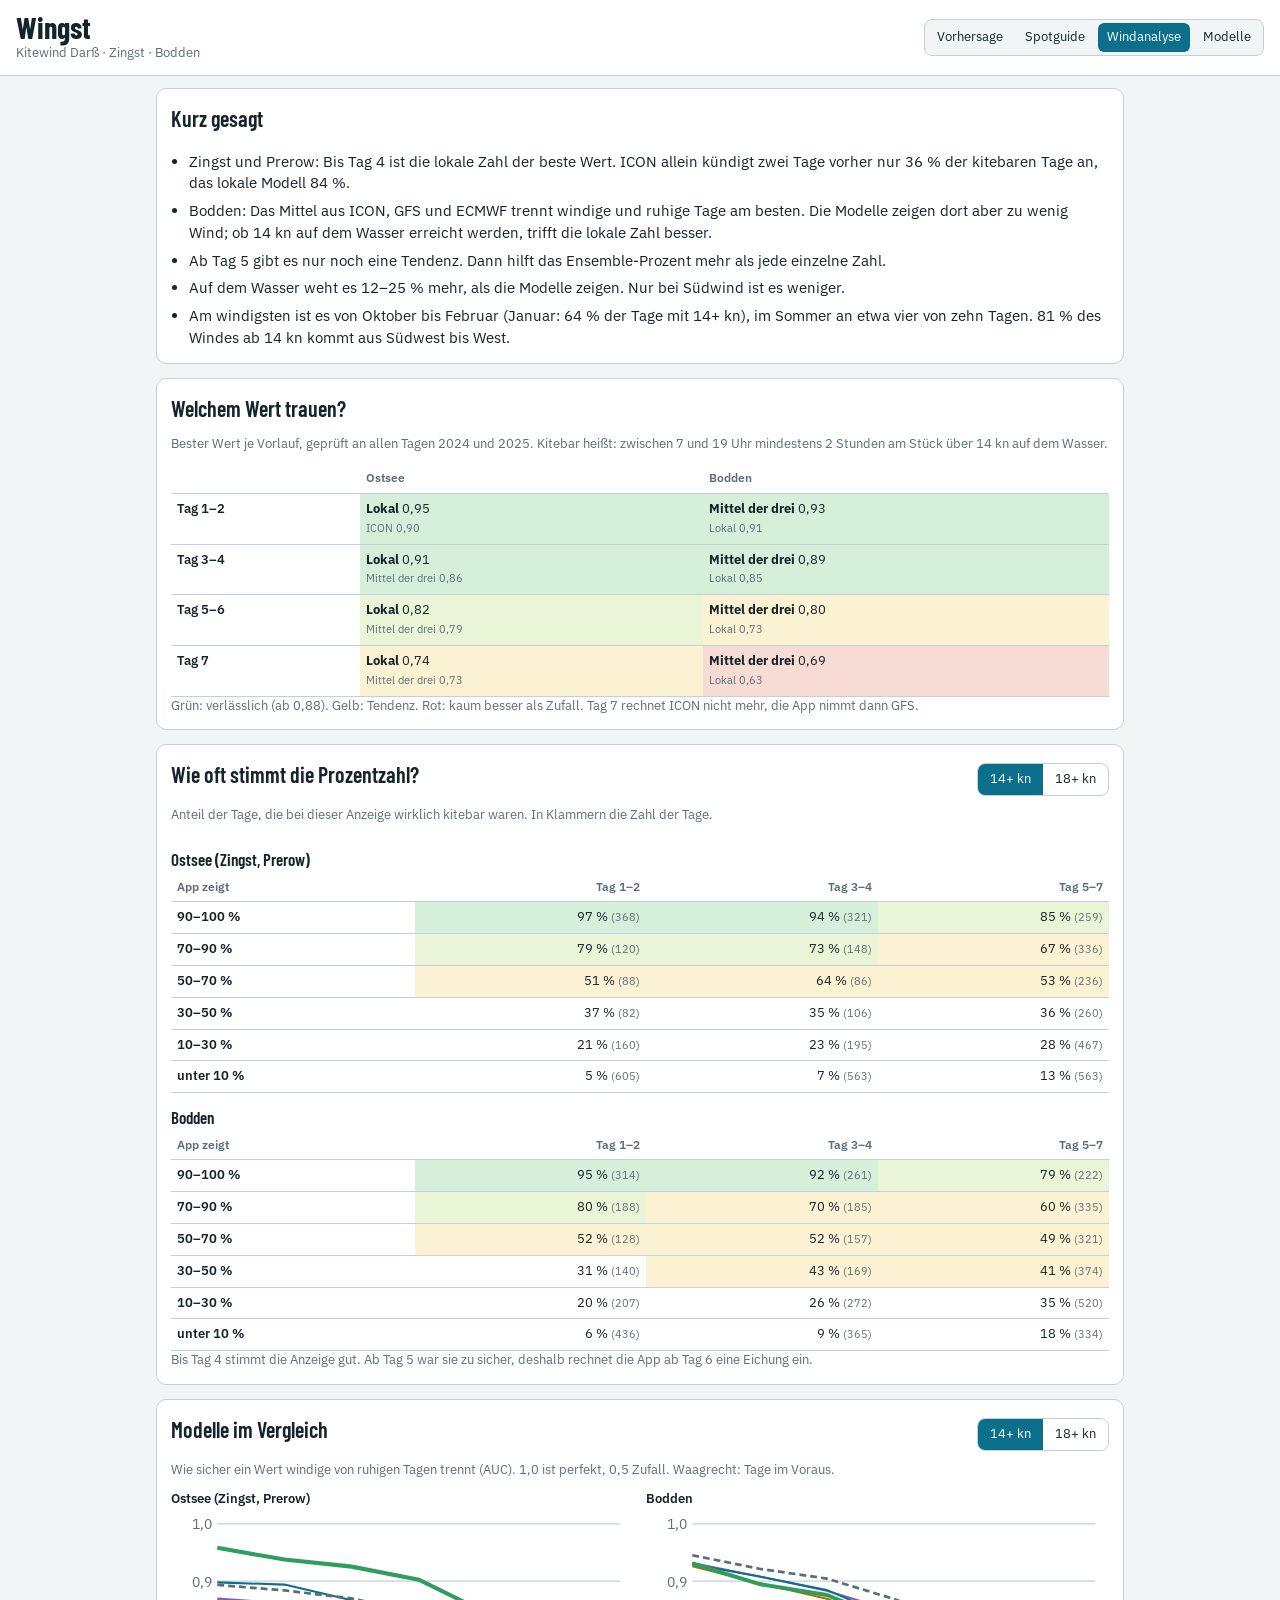
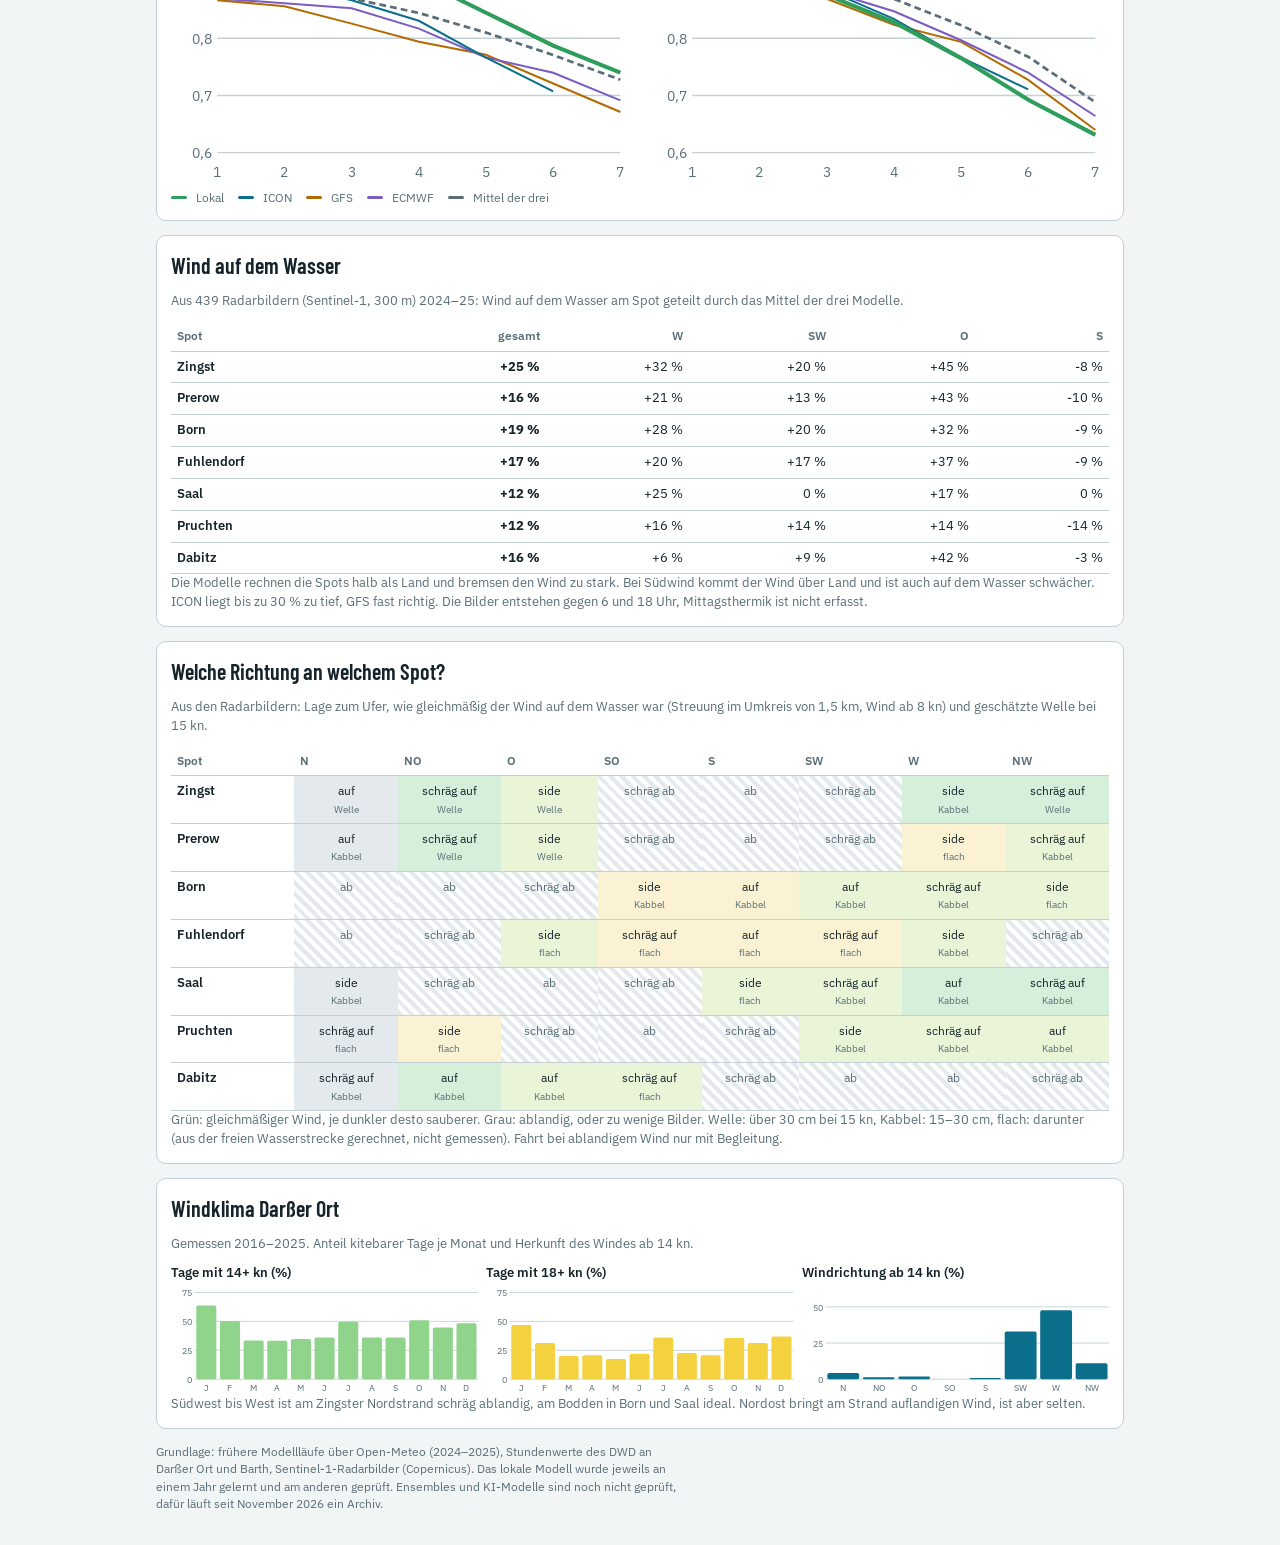
==== commit 981427f7: "Schwellen 14/18 kn (Bodden als Wasser-Äquivalent), neue Spot-Koordinaten + Dabitz, Spotguide mit Ric" ====
--- a/app/analyse.html
+++ b/app/analyse.html
@@ -20,6 +20,7 @@
   </div>
   <nav class="nav" aria-label="Hauptmenü">
     <a href="./">Vorhersage</a>
+    <a href="spotguide.html">Spotguide</a>
     <a href="analyse.html" aria-current="page">Windanalyse</a>
     <a href="modelle.html">Modelle</a>
   </nav>
@@ -33,7 +34,7 @@
 
   <section class="panel">
     <h2>Welchem Wert trauen?</h2>
-    <p class="hint">Bester Wert je Vorlauf, geprüft an allen Tagen 2024 und 2025. Kitebar heißt: zwischen 7 und 19 Uhr mindestens 2 Stunden am Stück über 12 kn.</p>
+    <p class="hint">Bester Wert je Vorlauf, geprüft an allen Tagen 2024 und 2025. Kitebar heißt: zwischen 7 und 19 Uhr mindestens 2 Stunden am Stück über 14 kn auf dem Wasser.</p>
     <div id="trust"></div>
   </section>
 
@@ -41,9 +42,8 @@
     <div class="panel-head">
       <h2>Wie oft stimmt die Prozentzahl?</h2>
       <div class="thr-toggle" role="group" aria-label="Schwelle" id="relThr">
-        <button type="button" class="seg on" data-thr="12" aria-pressed="true">12+ kn</button>
-        <button type="button" class="seg" data-thr="15" aria-pressed="false">15+ kn</button>
-        <button type="button" class="seg" data-thr="20" aria-pressed="false">20+ kn</button>
+        <button type="button" class="seg on" data-thr="14" aria-pressed="true">14+ kn</button>
+        <button type="button" class="seg" data-thr="18" aria-pressed="false">18+ kn</button>
       </div>
     </div>
     <p class="hint">Anteil der Tage, die bei dieser Anzeige wirklich kitebar waren. In Klammern die Zahl der Tage.</p>
@@ -54,9 +54,8 @@
     <div class="panel-head">
       <h2>Modelle im Vergleich</h2>
       <div class="thr-toggle" role="group" aria-label="Schwelle" id="thrSel">
-        <button type="button" class="seg on" data-thr="12" aria-pressed="true">12+ kn</button>
-        <button type="button" class="seg" data-thr="15" aria-pressed="false">15+ kn</button>
-        <button type="button" class="seg" data-thr="20" aria-pressed="false">20+ kn</button>
+        <button type="button" class="seg on" data-thr="14" aria-pressed="true">14+ kn</button>
+        <button type="button" class="seg" data-thr="18" aria-pressed="false">18+ kn</button>
       </div>
     </div>
     <p class="hint">Wie sicher ein Wert windige von ruhigen Tagen trennt (AUC). 1,0 ist perfekt, 0,5 Zufall. Waagrecht: Tage im Voraus.</p>
@@ -70,8 +69,14 @@
   </section>
 
   <section class="panel">
+    <h2>Welche Richtung an welchem Spot?</h2>
+    <p class="hint">Aus den Radarbildern: Lage zum Ufer, wie gleichmäßig der Wind auf dem Wasser war (Streuung im Umkreis von 1,5 km, Wind ab 8 kn) und geschätzte Welle bei 15 kn.</p>
+    <div id="dirs"></div>
+  </section>
+
+  <section class="panel">
     <h2>Windklima Darßer Ort</h2>
-    <p class="hint">Gemessen 2016–2025. Anteil kitebarer Tage je Monat und Herkunft des Windes ab 12 kn.</p>
+    <p class="hint">Gemessen 2016–2025. Anteil kitebarer Tage je Monat und Herkunft des Windes ab 14 kn.</p>
     <div id="climate"></div>
   </section>
 
--- a/app/style.css
+++ b/app/style.css
@@ -232,3 +232,30 @@
 
 .wflinks { margin: 0; font-size: 14px; line-height: 1.7; }
 .wflinks small { color: var(--muted); }
+
+.dirtab td { text-align: center; font-size: 12px; min-width: 44px; }
+.dirtab td small { font-size: 10px; color: var(--muted); }
+.doff { background: repeating-linear-gradient(45deg, var(--r0), var(--r0) 4px, transparent 4px, transparent 8px); color: var(--muted); }
+.dna { background: var(--r0); }
+
+/* Spotguide */
+.guidemap { height: min(48vh, 420px) !important; min-height: 280px; }
+.spotpick { display: flex; flex-wrap: wrap; gap: 4px; }
+.spotpick .seg { border: 1px solid var(--line); border-radius: 6px; background: var(--card); }
+.spot-mk.cur .dot { background: var(--accent); }
+.guide-grid { display: grid; grid-template-columns: minmax(140px, 200px) 1fr; gap: 12px; align-items: center; }
+@media (max-width: 420px) { .guide-grid { grid-template-columns: 1fr; } .rosebox { max-width: 220px; margin: 0 auto; } }
+.rosebox { margin: 0; }
+.rose { width: 100%; height: auto; }
+.rose .rlab { font-size: 11px; font-weight: 600; fill: #15232a; font-family: var(--font-body); }
+.rosebox figcaption { font-size: 11px; color: var(--muted); font-weight: 400; line-height: 1.8; }
+.lg { display: inline-block; width: 10px; height: 10px; border-radius: 2px; margin: 0 3px 0 6px; vertical-align: -1px; }
+.lg-top { background: #2f9d5c; } .lg-ok { background: #8fd48a; } .lg-gust { background: #f4d23f; } .lg-off { background: #e8a39a; } .lg-na { background: #d8dee2; }
+.v-top { color: #1f7a43; font-weight: 600; } .v-gust { color: #8a6a00; } .v-off { color: #b3261e; } .v-na { color: var(--muted); }
+.osm { margin: 0; padding-left: 18px; font-size: 14px; line-height: 1.7; }
+.osm small { color: var(--muted); }
+a.btn { display: inline-block; text-decoration: none; margin-top: 6px; }
+.nav { flex-wrap: wrap; max-width: 100%; }
+.nav a { padding: 5px 9px; font-size: 13px; }
+
+.spotpick .seg.on { background: var(--accent); color: #fff; border-color: var(--accent); }
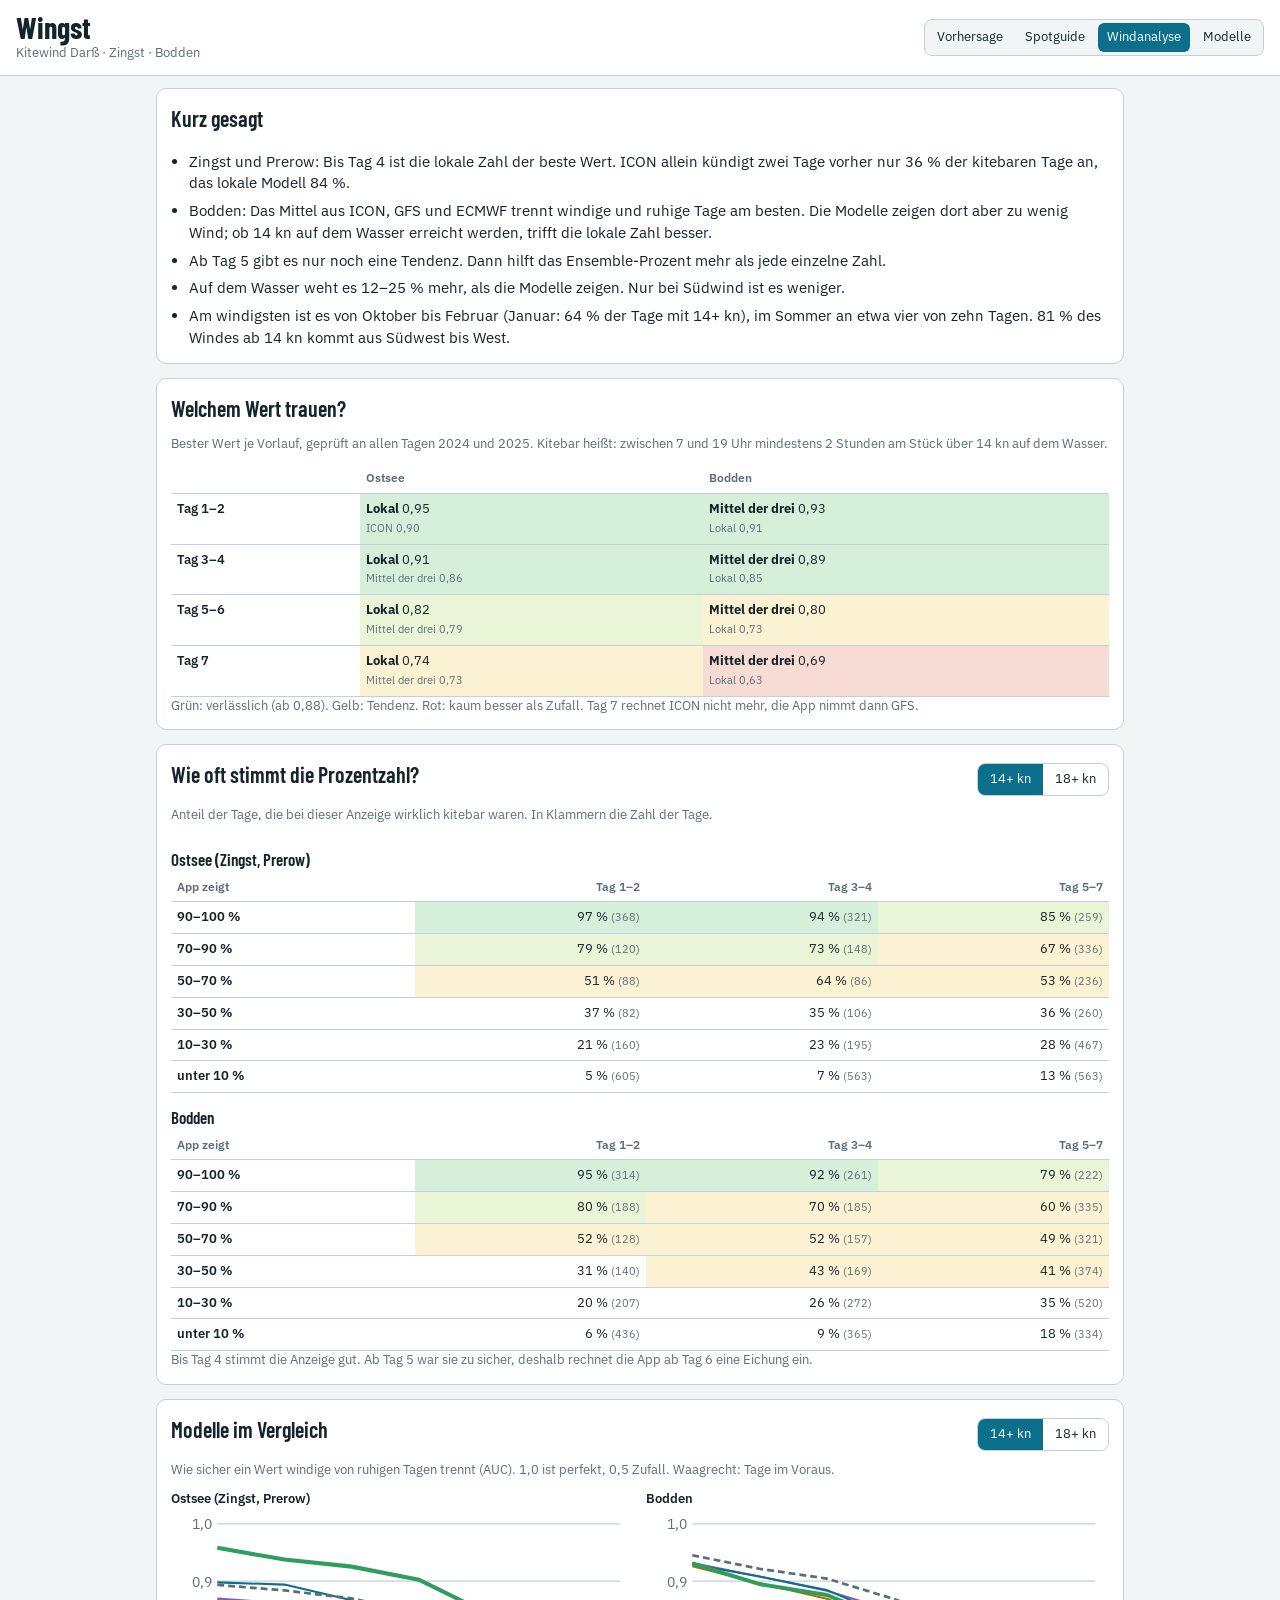
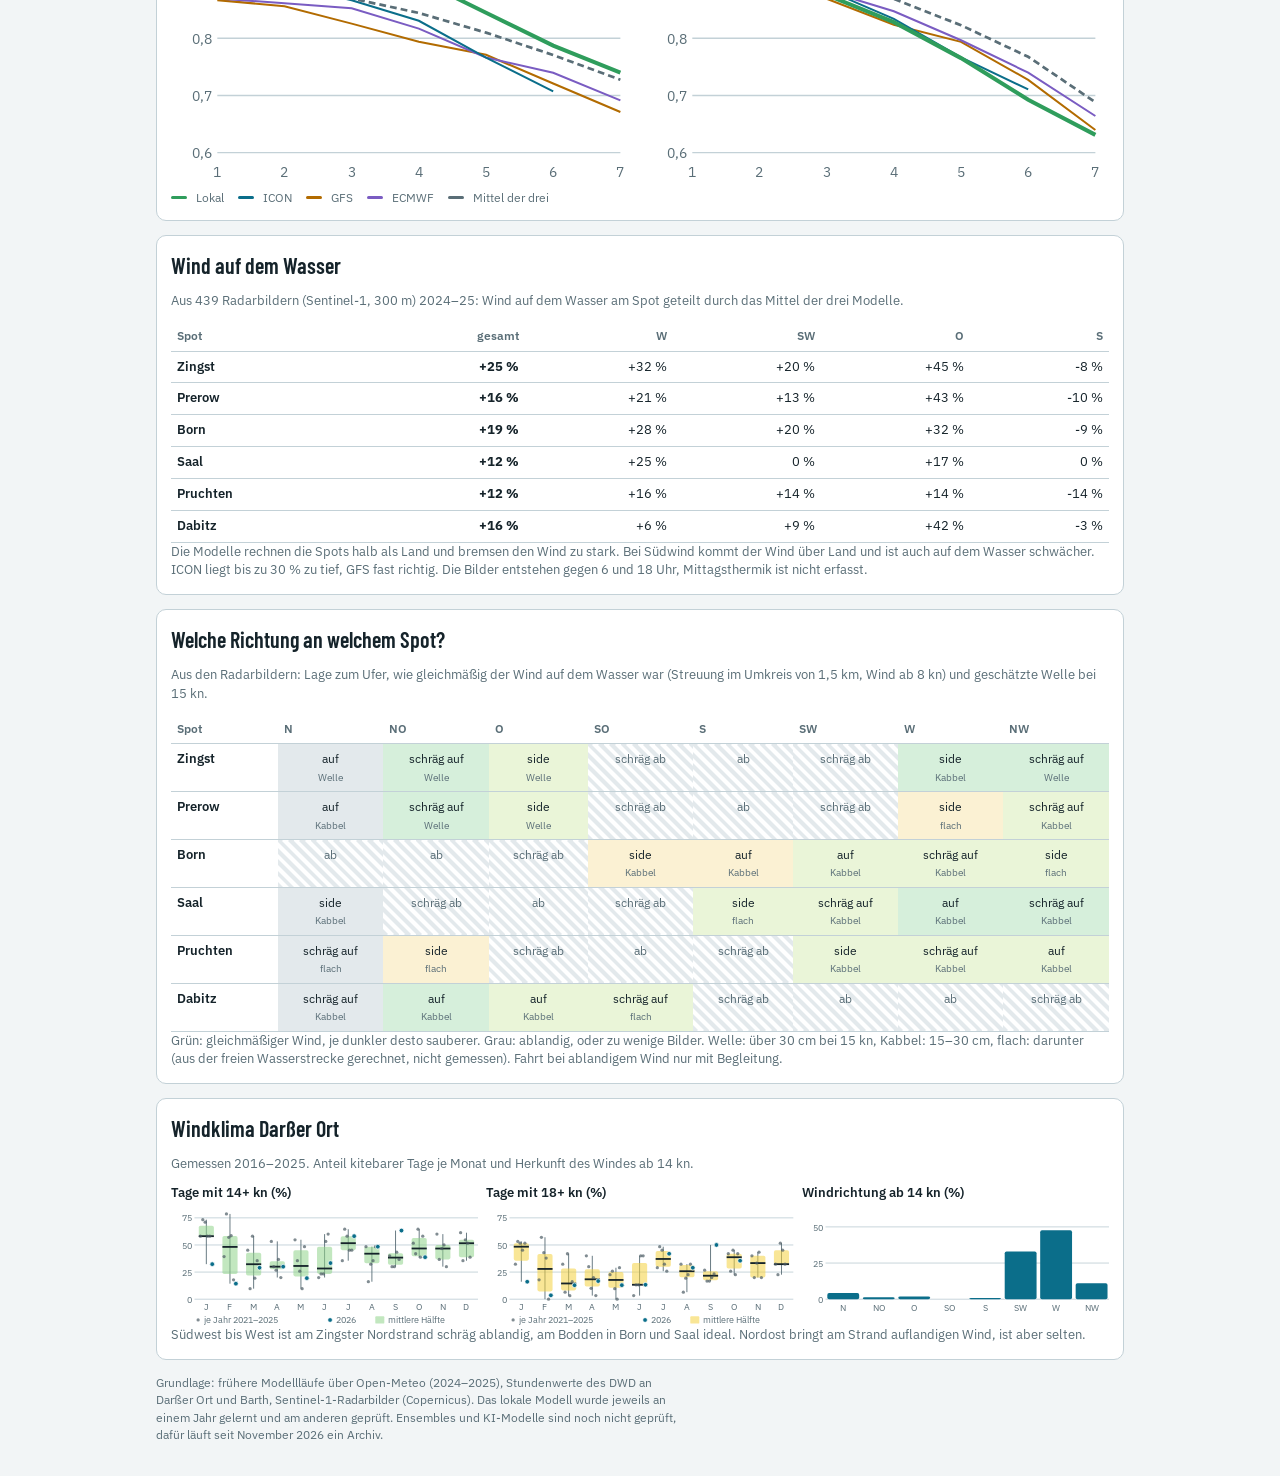
==== commit 9d93dcb0: "Windklima als Boxplot je Monat mit einem Punkt pro Jahr (Windanalyse, Spotguide) Co-Authored-By: Cla" ====
--- a/app/analyse.html
+++ b/app/analyse.html
@@ -84,6 +84,7 @@
     <p>Grundlage: frühere Modellläufe über Open-Meteo (2024–2025), Stundenwerte des DWD an Darßer Ort und Barth, Sentinel-1-Radarbilder (Copernicus). Das lokale Modell wurde jeweils an einem Jahr gelernt und am anderen geprüft. Ensembles und KI-Modelle sind noch nicht geprüft, dafür läuft seit November 2026 ein Archiv.</p>
   </section>
 </main>
+<script src="charts.js"></script>
 <script src="analyse.js"></script>
 </body>
 </html>
--- a/app/style.css
+++ b/app/style.css
@@ -259,3 +259,17 @@
 .nav a { padding: 5px 9px; font-size: 13px; }
 
 .spotpick .seg.on { background: var(--accent); color: #fff; border-color: var(--accent); }
+
+/* Woche: Klammer über den Tagen – lokales Modell / Ensemble */
+.week tr.band th { padding: 0 2px 2px; }
+.week tr.band th span { display: block; border: 1.5px solid var(--muted); border-bottom: 0; border-radius: 6px 6px 0 0; height: 14px;
+  font-size: 10px; line-height: 12px; color: var(--muted); font-weight: 600; text-transform: uppercase; letter-spacing: .04em; }
+.week tr.band th.split span { border-color: var(--accent); color: var(--accent); }
+.week td.split, .week th.split { border-left: 2px dashed var(--line); }
+.cell.ens .v { font-size: 13px; letter-spacing: -.02em; }
+.tag { font-size: 10px; font-weight: 700; text-transform: uppercase; letter-spacing: .04em; color: var(--muted); border: 1px solid var(--line); border-radius: 4px; padding: 0 4px; }
+.tag.ens { color: var(--accent); border-color: var(--accent); }
+svg.chart.box .whisk { stroke: var(--muted); stroke-width: 1; }
+svg.chart.box .med { stroke: var(--ink, #1a2a33); stroke-width: 2; }
+svg.chart.box .pt { fill: #4b5b64; fill-opacity: .7; }
+svg.chart.box .pt.last { fill: var(--accent); fill-opacity: 1; stroke: #fff; stroke-width: .8; }
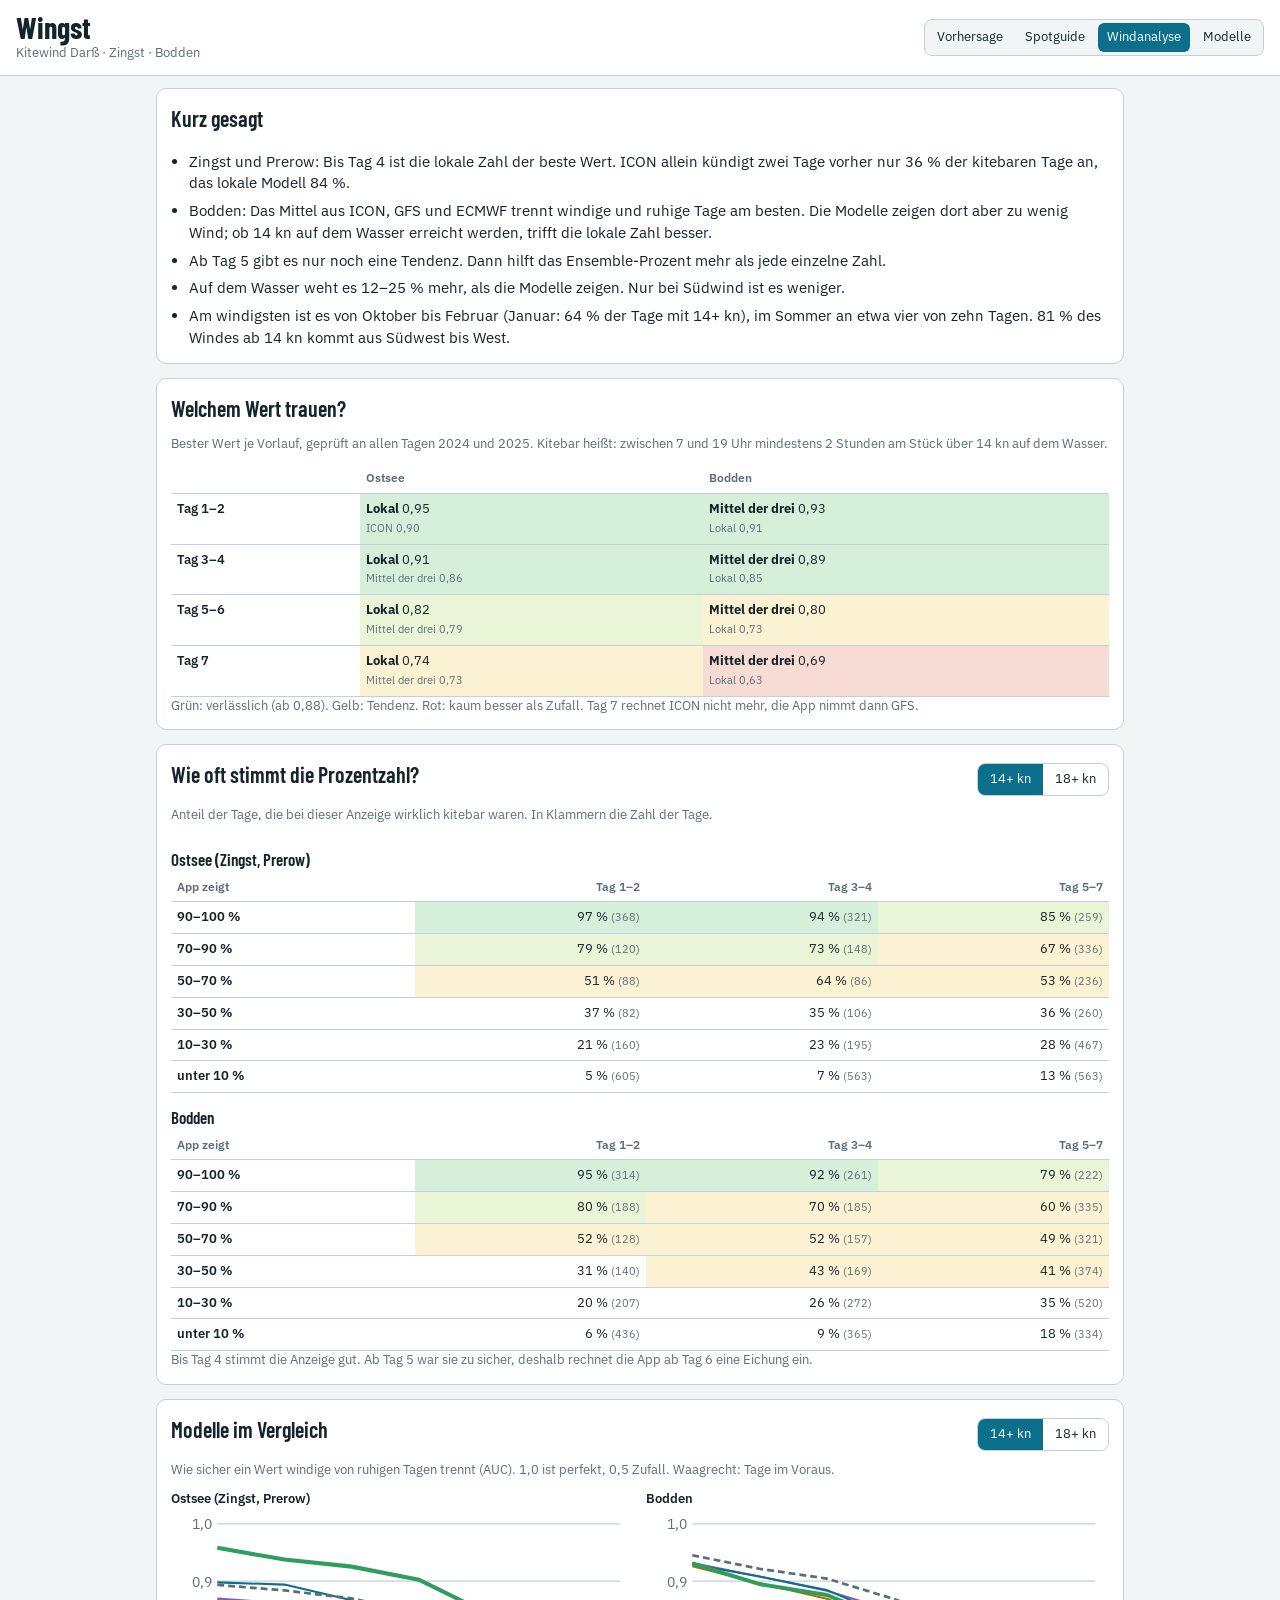
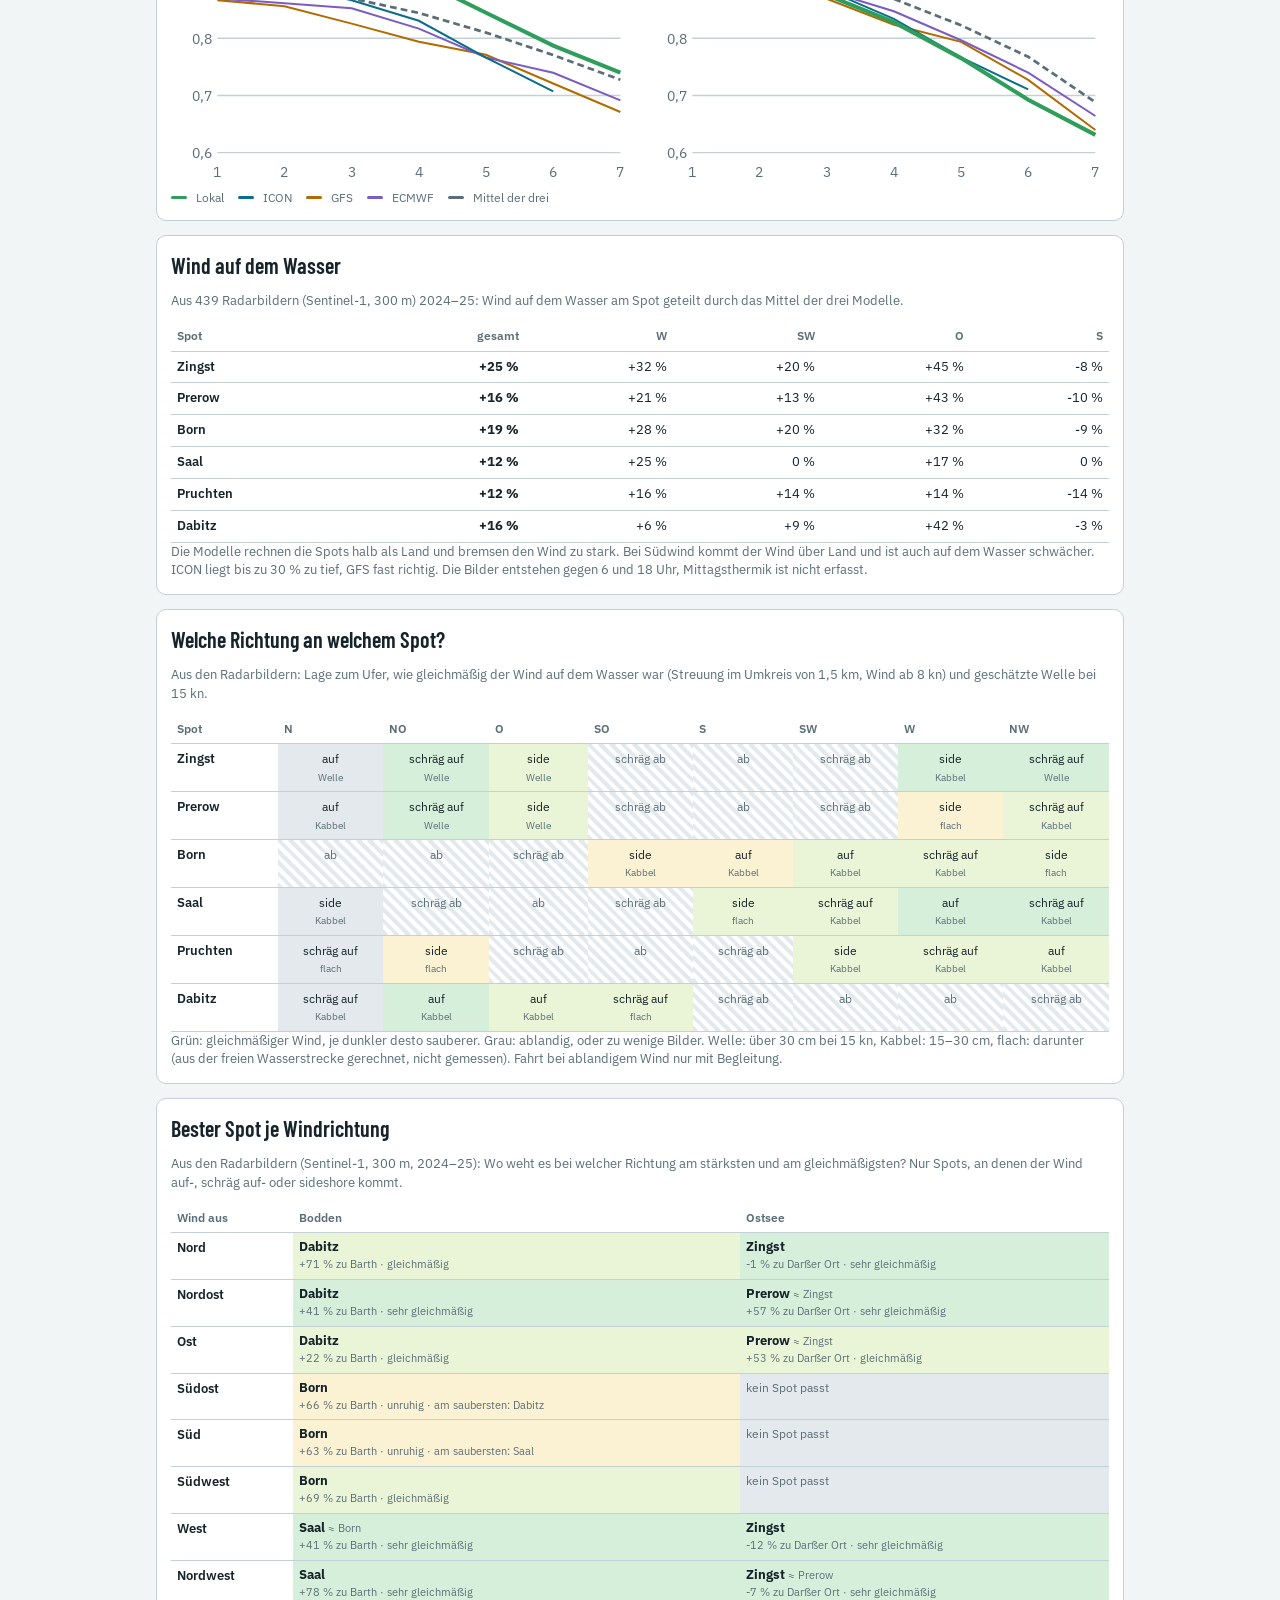
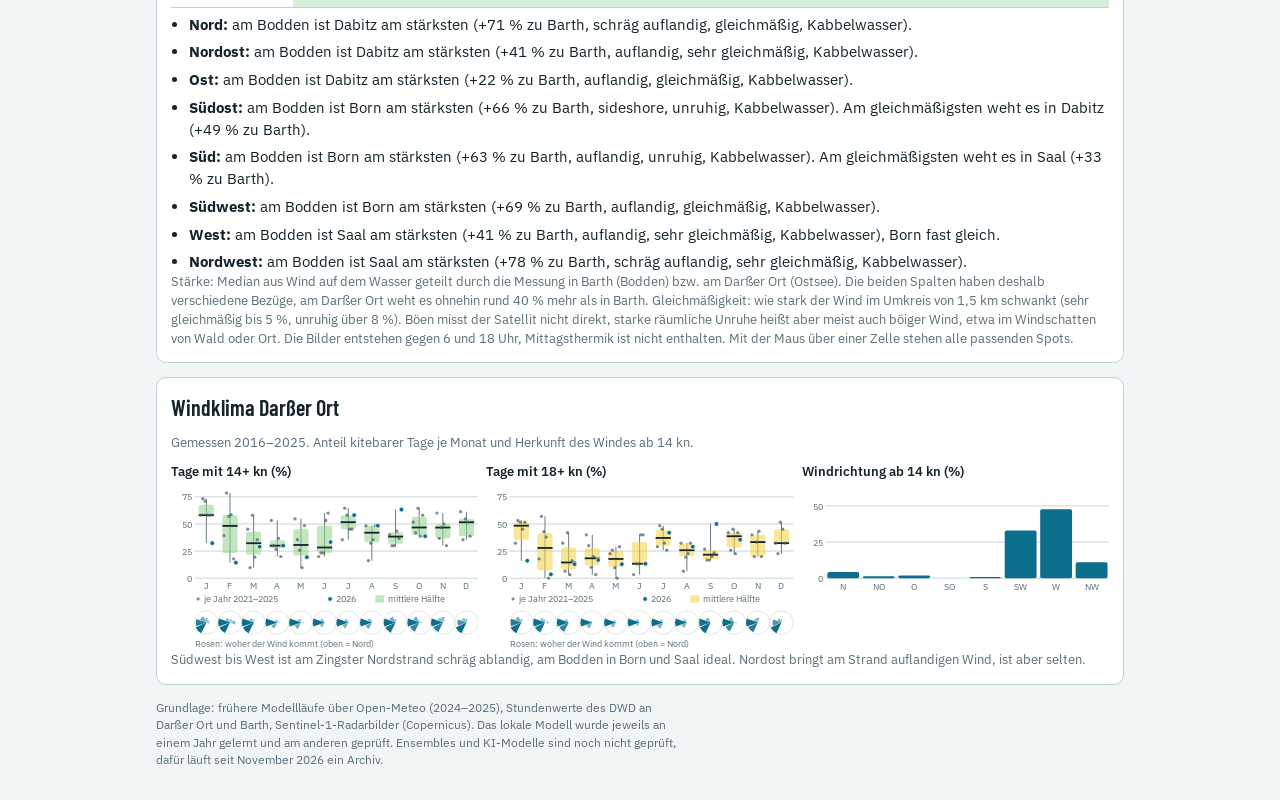
==== commit da6c59b0: "Karte: Windanimation (ICON-Windfeld stündlich, 7 Tage, Partikel + Farbfläche, Spot-Chips mit lokaler" ====
--- a/app/analyse.html
+++ b/app/analyse.html
@@ -75,6 +75,12 @@
   </section>
 
   <section class="panel">
+    <h2>Bester Spot je Windrichtung</h2>
+    <p class="hint">Aus den Radarbildern (Sentinel-1, 300 m, 2024–25): Wo weht es bei welcher Richtung am stärksten und am gleichmäßigsten? Nur Spots, an denen der Wind auf-, schräg auf- oder sideshore kommt.</p>
+    <div id="bestdir"></div>
+  </section>
+
+  <section class="panel">
     <h2>Windklima Darßer Ort</h2>
     <p class="hint">Gemessen 2016–2025. Anteil kitebarer Tage je Monat und Herkunft des Windes ab 14 kn.</p>
     <div id="climate"></div>
--- a/app/style.css
+++ b/app/style.css
@@ -55,6 +55,16 @@
   border: 1px solid var(--line); overflow: hidden; z-index: 2; }
 .seg { border: 0; background: transparent; padding: 6px 12px; cursor: pointer; font-size: 13px; }
 .seg.on { background: var(--accent); color: #fff; }
+.seg.depth-btn { border-left: 1px solid var(--line); }
+.depth-legend { position: absolute; left: 10px; bottom: 10px; z-index: 2; display: flex; flex-wrap: wrap; gap: 4px 10px;
+  max-width: calc(100% - 20px); background: rgba(255,255,255,.92); color: #15232a; border-radius: 6px; padding: 4px 8px;
+  font-size: 12px; line-height: 1.3; box-shadow: 0 1px 3px rgba(0,0,0,.25); }
+.depth-legend[hidden] { display: none; }
+.depth-legend span { display: inline-flex; align-items: center; gap: 4px; white-space: nowrap; }
+.depth-legend .sw { width: 12px; height: 12px; border-radius: 2px; display: inline-block; }
+.depth-legend .st { background: #f2b84b; } .depth-legend .fl { background: #f7e3a1; } .depth-legend .ri { background: #0b2a6b; }
+.depth-legend .ln { width: 16px; border-top: 2px solid #2b6c8f; display: inline-block; }
+.depth-legend .ln.d { border-top: 1px dashed #2b6c8f; }
 
 .spot-mk { display: flex; align-items: center; gap: 4px; border: 0; background: transparent; padding: 0; cursor: pointer; }
 .spot-mk .dot { width: 16px; height: 16px; border-radius: 50%; border: 3px solid #fff; box-shadow: 0 0 0 1px rgba(0,0,0,.35); background: var(--r0); flex: none; }
@@ -65,6 +75,8 @@
 .stn-mk .lab { display: grid; background: rgba(21,35,42,.85); color: #fff; border-radius: 5px; padding: 1px 6px; font-size: 12px; line-height: 1.2; }
 .stn-mk small { font-size: 10px; opacity: .85; }
 .stn-mk .sq { width: 12px; height: 12px; background: #15232a; border: 2px solid #fff; }
+.stn-mk.ref .sq { background: #fff; border-color: #15232a; transform: rotate(45deg); width: 10px; height: 10px; }
+.stn-mk.ref .lab { background: rgba(21,35,42,.6); }
 .arrow { width: 20px; height: 20px; flex: none; display: inline-block; vertical-align: middle; }
 .arrow path { fill: currentColor; }
 .arrow.big { width: 30px; height: 30px; color: #0b6e8a; filter: drop-shadow(0 0 2px #fff); }
@@ -262,6 +274,8 @@
 
 /* Woche: Klammer über den Tagen – lokales Modell / Ensemble */
 .week tr.band th { padding: 0 2px 2px; }
+.week tr.band th.grp { text-align: left; vertical-align: bottom; font-size: 11px; font-weight: 600; color: var(--muted); padding: 8px 4px 2px; }
+.week tbody tr.band:first-child th.grp { padding-top: 2px; }
 .week tr.band th span { display: block; border: 1.5px solid var(--muted); border-bottom: 0; border-radius: 6px 6px 0 0; height: 14px;
   font-size: 10px; line-height: 12px; color: var(--muted); font-weight: 600; text-transform: uppercase; letter-spacing: .04em; }
 .week tr.band th.split span { border-color: var(--accent); color: var(--accent); }
@@ -273,3 +287,29 @@
 svg.chart.box .med { stroke: var(--ink, #1a2a33); stroke-width: 2; }
 svg.chart.box .pt { fill: #4b5b64; fill-opacity: .7; }
 svg.chart.box .pt.last { fill: var(--accent); fill-opacity: 1; stroke: #fff; stroke-width: .8; }
+/* Menü immer rechts außen, damit es zwischen den Seiten nicht springt; Vergleich/Aktualisieren davor */
+.top .nav { order: 3; }
+.top .controls { order: 2; margin-left: auto; }
+@media (max-width: 700px) { .top .controls { order: 4; margin-left: 0; } }
+svg.chart.dirs { display: block; margin-top: 4px; }
+svg.chart.dirs .rose-bg { fill: none; stroke: var(--line); stroke-width: .6; }
+svg.chart.dirs .petal { fill: #0b6e8a; }
+.bestdir td { font-size: 13px; line-height: 1.3; }
+.bestdir td small { font-size: 11px; color: var(--muted); }
+.bestdir td.dna { color: var(--muted); font-size: 12px; }
+
+/* Windanimation */
+.wind-canvas { position: absolute; left: 0; top: 0; pointer-events: none; }
+.wind-legend { position: absolute; right: 10px; bottom: 26px; z-index: 2; display: flex; gap: 2px; align-items: center;
+  background: var(--card); border-radius: 6px; padding: 3px 6px; font-size: 11px; box-shadow: 0 1px 4px rgba(0,0,0,.15); }
+.wind-legend[hidden] { display: none; }
+.wind-legend span { background: var(--c); color: #15232a; border-radius: 3px; padding: 0 4px; font-weight: 600; }
+.wind-bar { margin: 8px 0 0; }
+.wind-bar[hidden] { display: none; }
+.wind-row { display: flex; align-items: center; gap: 8px; }
+.wind-row input[type=range] { flex: 1; min-width: 120px; }
+.wind-label { font-variant-numeric: tabular-nums; min-width: 9.5em; font-size: 14px; }
+#windPlay { min-width: 40px; }
+.wind-spots { display: flex; flex-wrap: wrap; gap: 4px 6px; margin-top: 6px; }
+.wchip { font-size: 12px; border-left: 4px solid var(--c); background: var(--card); border-radius: 4px; padding: 1px 6px;
+  border-top: 1px solid var(--line); border-right: 1px solid var(--line); border-bottom: 1px solid var(--line); }
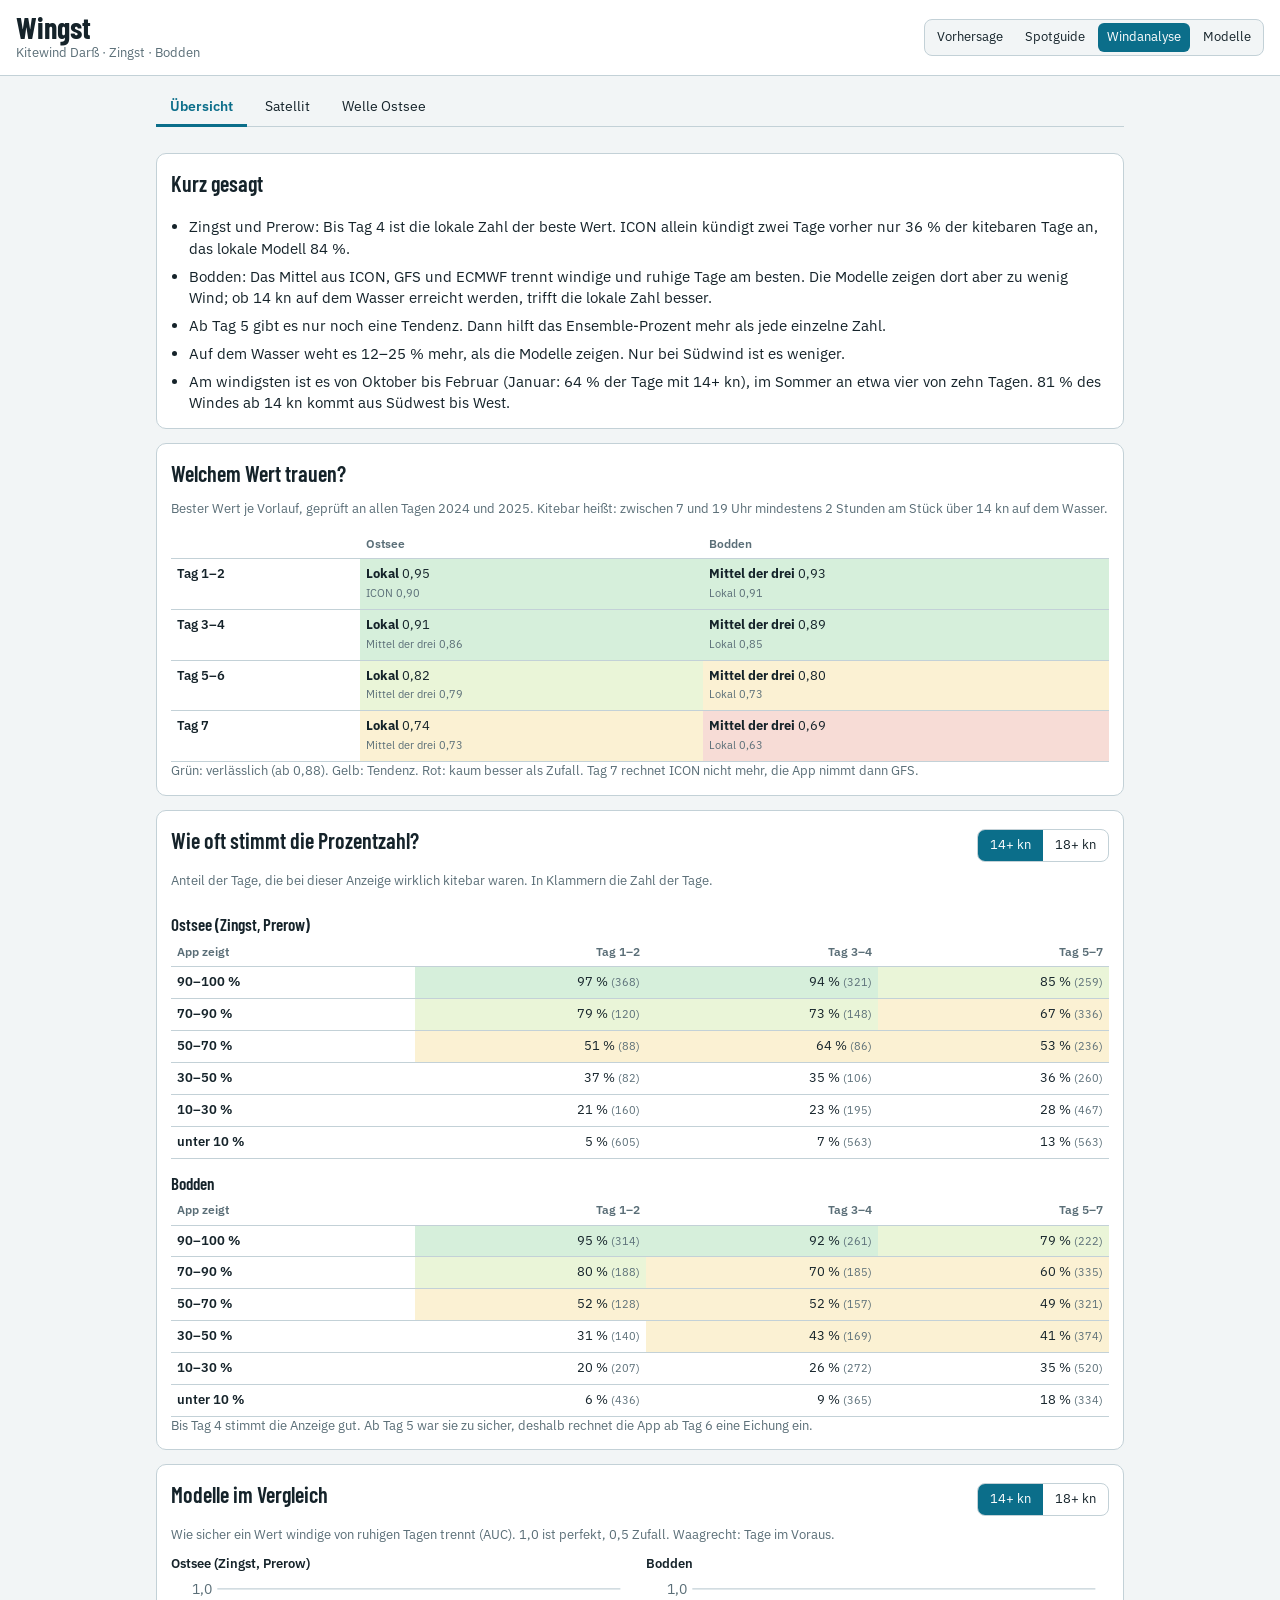
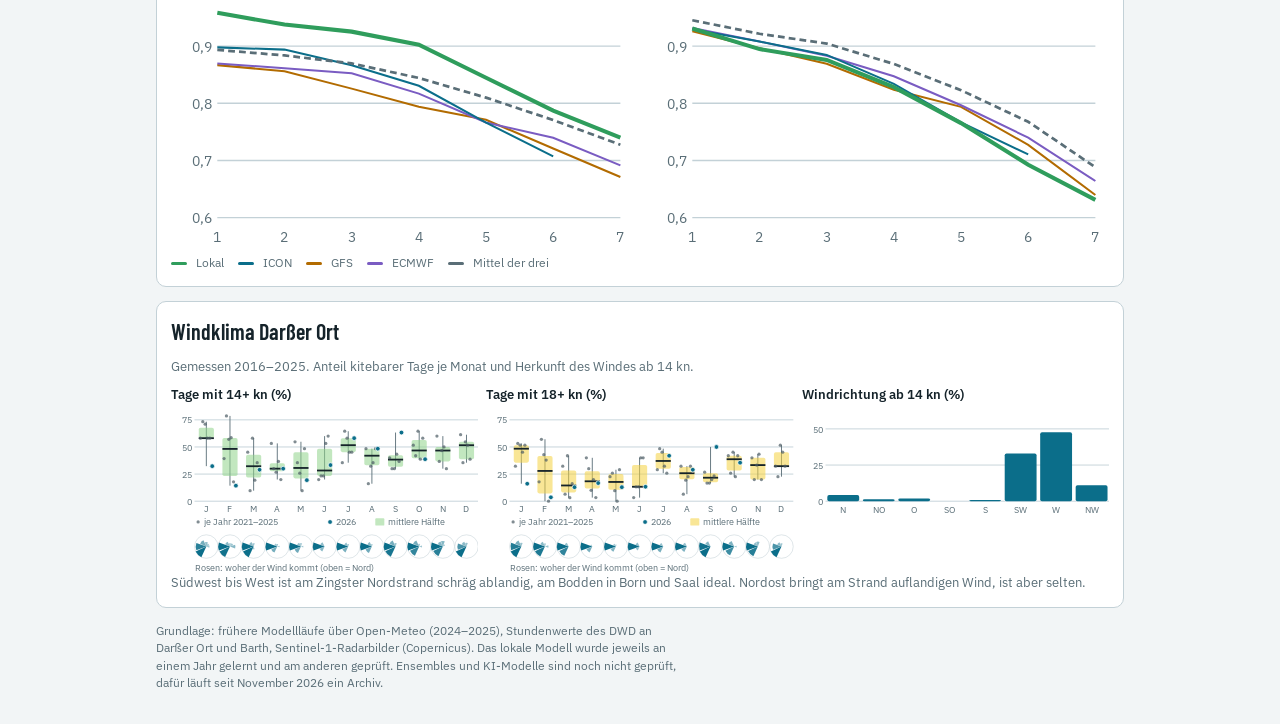
==== commit d4450a83: "Windanalyse: Unterseiten Übersicht / Satellit / Welle Ostsee Satellit: Spots im Verhältnis zu Darßer" ====
--- a/app/analyse.html
+++ b/app/analyse.html
@@ -27,18 +27,23 @@
 </header>
 
 <main class="an">
-  <section class="panel prose">
+  <nav class="subnav" aria-label="Bereiche der Windanalyse" id="subnav">
+    <a href="#uebersicht" data-tab="uebersicht">Übersicht</a>
+    <a href="#satellit" data-tab="satellit">Satellit</a>
+    <a href="#welle" data-tab="welle">Welle Ostsee</a>
+  </nav>
+  <section class="panel prose" data-tab="uebersicht">
     <h2>Kurz gesagt</h2>
     <ul class="tips" id="summary"></ul>
   </section>
 
-  <section class="panel">
+  <section class="panel" data-tab="uebersicht">
     <h2>Welchem Wert trauen?</h2>
     <p class="hint">Bester Wert je Vorlauf, geprüft an allen Tagen 2024 und 2025. Kitebar heißt: zwischen 7 und 19 Uhr mindestens 2 Stunden am Stück über 14 kn auf dem Wasser.</p>
     <div id="trust"></div>
   </section>
 
-  <section class="panel">
+  <section class="panel" data-tab="uebersicht">
     <div class="panel-head">
       <h2>Wie oft stimmt die Prozentzahl?</h2>
       <div class="thr-toggle" role="group" aria-label="Schwelle" id="relThr">
@@ -50,7 +55,7 @@
     <div id="rel"></div>
   </section>
 
-  <section class="panel">
+  <section class="panel" data-tab="uebersicht">
     <div class="panel-head">
       <h2>Modelle im Vergleich</h2>
       <div class="thr-toggle" role="group" aria-label="Schwelle" id="thrSel">
@@ -62,28 +67,73 @@
     <div id="charts"></div>
   </section>
 
-  <section class="panel">
+  <section class="panel prose" data-tab="satellit">
+    <h2>Was die Satellitenbilder zeigen</h2>
+    <div id="satIntro"></div>
+  </section>
+
+  <section class="panel" data-tab="satellit">
+    <h2>Spots im Verhältnis zu den Live-Stationen</h2>
+    <p class="hint">Wind auf dem Wasser am Spot geteilt durch die Messung an der Station zur selben Stunde. 1,25 heißt: am Spot weht es 25 % mehr als die Station misst. Median über alle Überflüge mit mindestens 6 kn an der Station, in Klammern die mittlere Hälfte der Fälle.</p>
+    <div id="satStations"></div>
+  </section>
+
+  <section class="panel" data-tab="satellit">
+    <h2>Je Windrichtung</h2>
+    <div class="panel-head"><span></span>
+      <div class="thr-toggle" role="group" aria-label="Bezugsstation" id="satRef">
+        <button type="button" class="seg on" data-v="own">eigene Station</button>
+        <button type="button" class="seg" data-v="darss">Darßer Ort</button>
+        <button type="button" class="seg" data-v="barth">Barth</button>
+      </div>
+    </div>
+    <div id="satDirs"></div>
+  </section>
+
+  <section class="panel" data-tab="satellit">
     <h2>Wind auf dem Wasser</h2>
     <p class="hint">Aus 439 Radarbildern (Sentinel-1, 300 m) 2024–25: Wind auf dem Wasser am Spot geteilt durch das Mittel der drei Modelle.</p>
     <div id="spots"></div>
   </section>
 
-  <section class="panel">
+  <section class="panel" data-tab="satellit">
     <h2>Welche Richtung an welchem Spot?</h2>
     <p class="hint">Aus den Radarbildern: Lage zum Ufer, wie gleichmäßig der Wind auf dem Wasser war (Streuung im Umkreis von 1,5 km, Wind ab 8 kn) und geschätzte Welle bei 15 kn.</p>
     <div id="dirs"></div>
   </section>
 
-  <section class="panel">
+  <section class="panel" data-tab="satellit">
     <h2>Bester Spot je Windrichtung</h2>
     <p class="hint">Aus den Radarbildern (Sentinel-1, 300 m, 2024–25): Wo weht es bei welcher Richtung am stärksten und am gleichmäßigsten? Nur Spots, an denen der Wind auf-, schräg auf- oder sideshore kommt.</p>
     <div id="bestdir"></div>
   </section>
 
-  <section class="panel">
+  <section class="panel prose" data-tab="satellit">
+    <h2>Wie die Satellitenbilder in die Vorhersage eingehen</h2>
+    <div id="satUse"></div>
+  </section>
+
+  <section class="panel" data-tab="uebersicht">
     <h2>Windklima Darßer Ort</h2>
     <p class="hint">Gemessen 2016–2025. Anteil kitebarer Tage je Monat und Herkunft des Windes ab 14 kn.</p>
     <div id="climate"></div>
+  </section>
+
+  <section class="panel prose" data-tab="welle">
+    <h2>Welle an der Ostsee</h2>
+    <div id="waveIntro"></div>
+  </section>
+
+  <section class="panel" data-tab="welle">
+    <div class="panel-head">
+      <h2>Downwind auf der Welle je Windrichtung</h2>
+      <div class="thr-toggle" role="group" aria-label="Spot" id="waveSpot">
+        <button type="button" class="seg on" data-v="prerow">Prerow</button>
+        <button type="button" class="seg" data-v="zingst">Zingst</button>
+      </div>
+    </div>
+    <div class="wave-grid"><div id="waveRose"></div><ul class="tips" id="waveBest"></ul></div>
+    <div id="waveTable"></div>
   </section>
 
   <section class="notes">
@@ -92,5 +142,6 @@
 </main>
 <script src="charts.js"></script>
 <script src="analyse.js"></script>
+<script src="analyse-sat.js"></script>
 </body>
 </html>
--- a/app/style.css
+++ b/app/style.css
@@ -313,3 +313,28 @@
 .wind-spots { display: flex; flex-wrap: wrap; gap: 4px 6px; margin-top: 6px; }
 .wchip { font-size: 12px; border-left: 4px solid var(--c); background: var(--card); border-radius: 4px; padding: 1px 6px;
   border-top: 1px solid var(--line); border-right: 1px solid var(--line); border-bottom: 1px solid var(--line); }
+.wind-opts { margin-top: 6px; flex-wrap: wrap; }
+.btn.small { font-size: 12px; padding: 3px 8px; }
+.btn.small.on { border-color: var(--accent); color: var(--accent); }
+.wind-legend .grad { position: absolute; left: 6px; right: 6px; top: 3px; height: 6px; border-radius: 3px;
+  background: linear-gradient(90deg, rgb(59,111,209) 0%, rgb(47,163,224) 21%, rgb(54,195,192) 36%, rgb(242,211,59) 50%, rgb(245,130,44) 64%, rgb(224,54,42) 79%, rgb(163,22,95) 100%); }
+.wind-legend:has(.grad) { position: absolute; width: 170px; padding-top: 12px; display: flex; }
+.wind-legend small { font-size: 10px; }
+
+/* Windanalyse: Unterseiten */
+.subnav { display: flex; gap: 4px; flex-wrap: wrap; margin: 0 0 12px; border-bottom: 1px solid var(--line); }
+.subnav a { padding: 8px 14px; color: var(--ink); text-decoration: none; font-size: 14px; border-bottom: 3px solid transparent; margin-bottom: -1px; }
+.subnav a.on { border-bottom-color: var(--accent); color: var(--accent); font-weight: 600; }
+.atab tr.grp th { background: transparent; color: var(--muted); font-size: 12px; text-transform: uppercase; letter-spacing: .04em; padding-top: 12px; }
+.atab tr.sum th, .atab tr.sum td { font-weight: 600; border-bottom: 2px solid var(--line); }
+.atab.num-c td { text-align: center; }
+.atab.num-c td:nth-child(2) { text-align: left; }
+.wave-grid { display: grid; grid-template-columns: minmax(220px, 300px) 1fr; gap: 16px; align-items: start; margin-bottom: 10px; }
+@media (max-width: 640px) { .wave-grid { grid-template-columns: 1fr; } }
+.rose { width: 100%; max-width: 300px; height: auto; }
+.rose-lab { font-size: 13px; font-weight: 600; fill: var(--muted); }
+.wavetab td small { color: var(--muted); font-size: 11px; }
+.wavetab td.q3, .wavetab td.q2, .wavetab td.q1 { min-width: 140px; }
+
+.an [data-tab][hidden] { display: none !important; }
+.wavetab .nw, .wavetab td:nth-child(3) { white-space: nowrap; }
